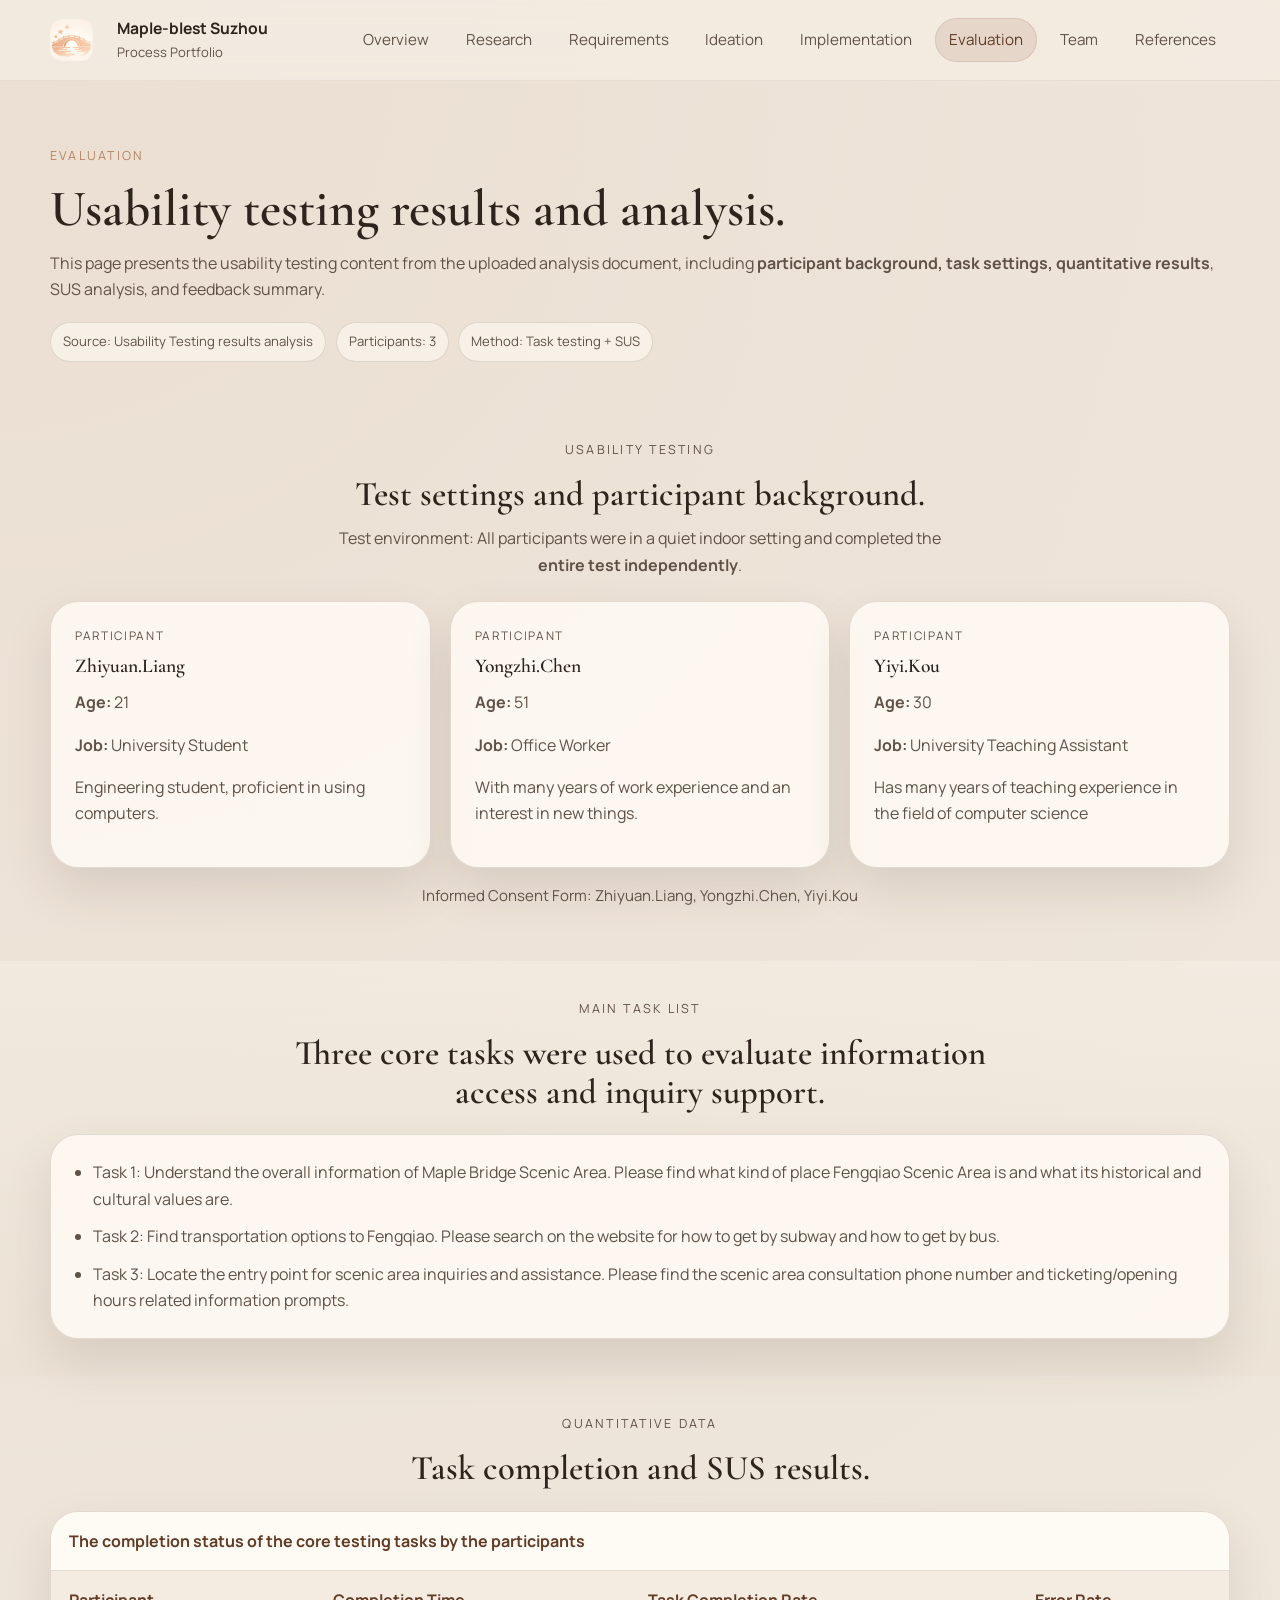
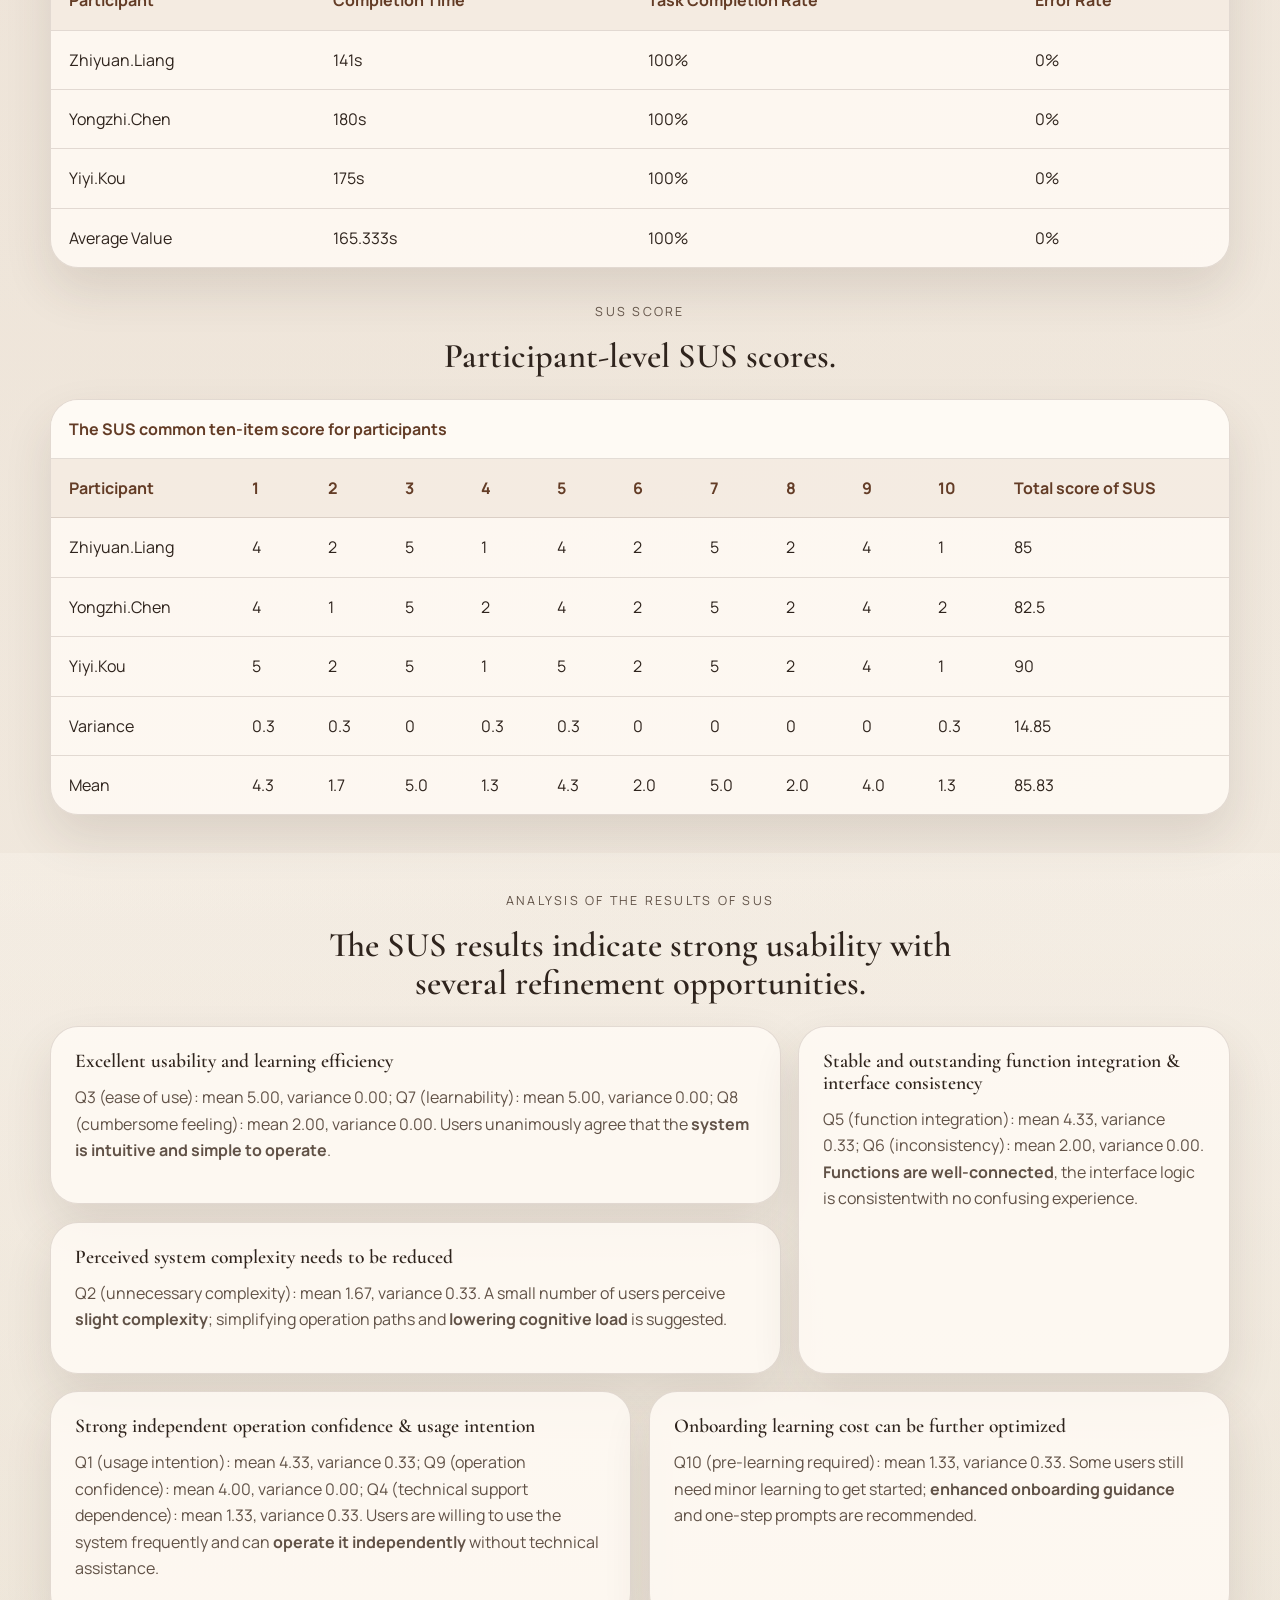
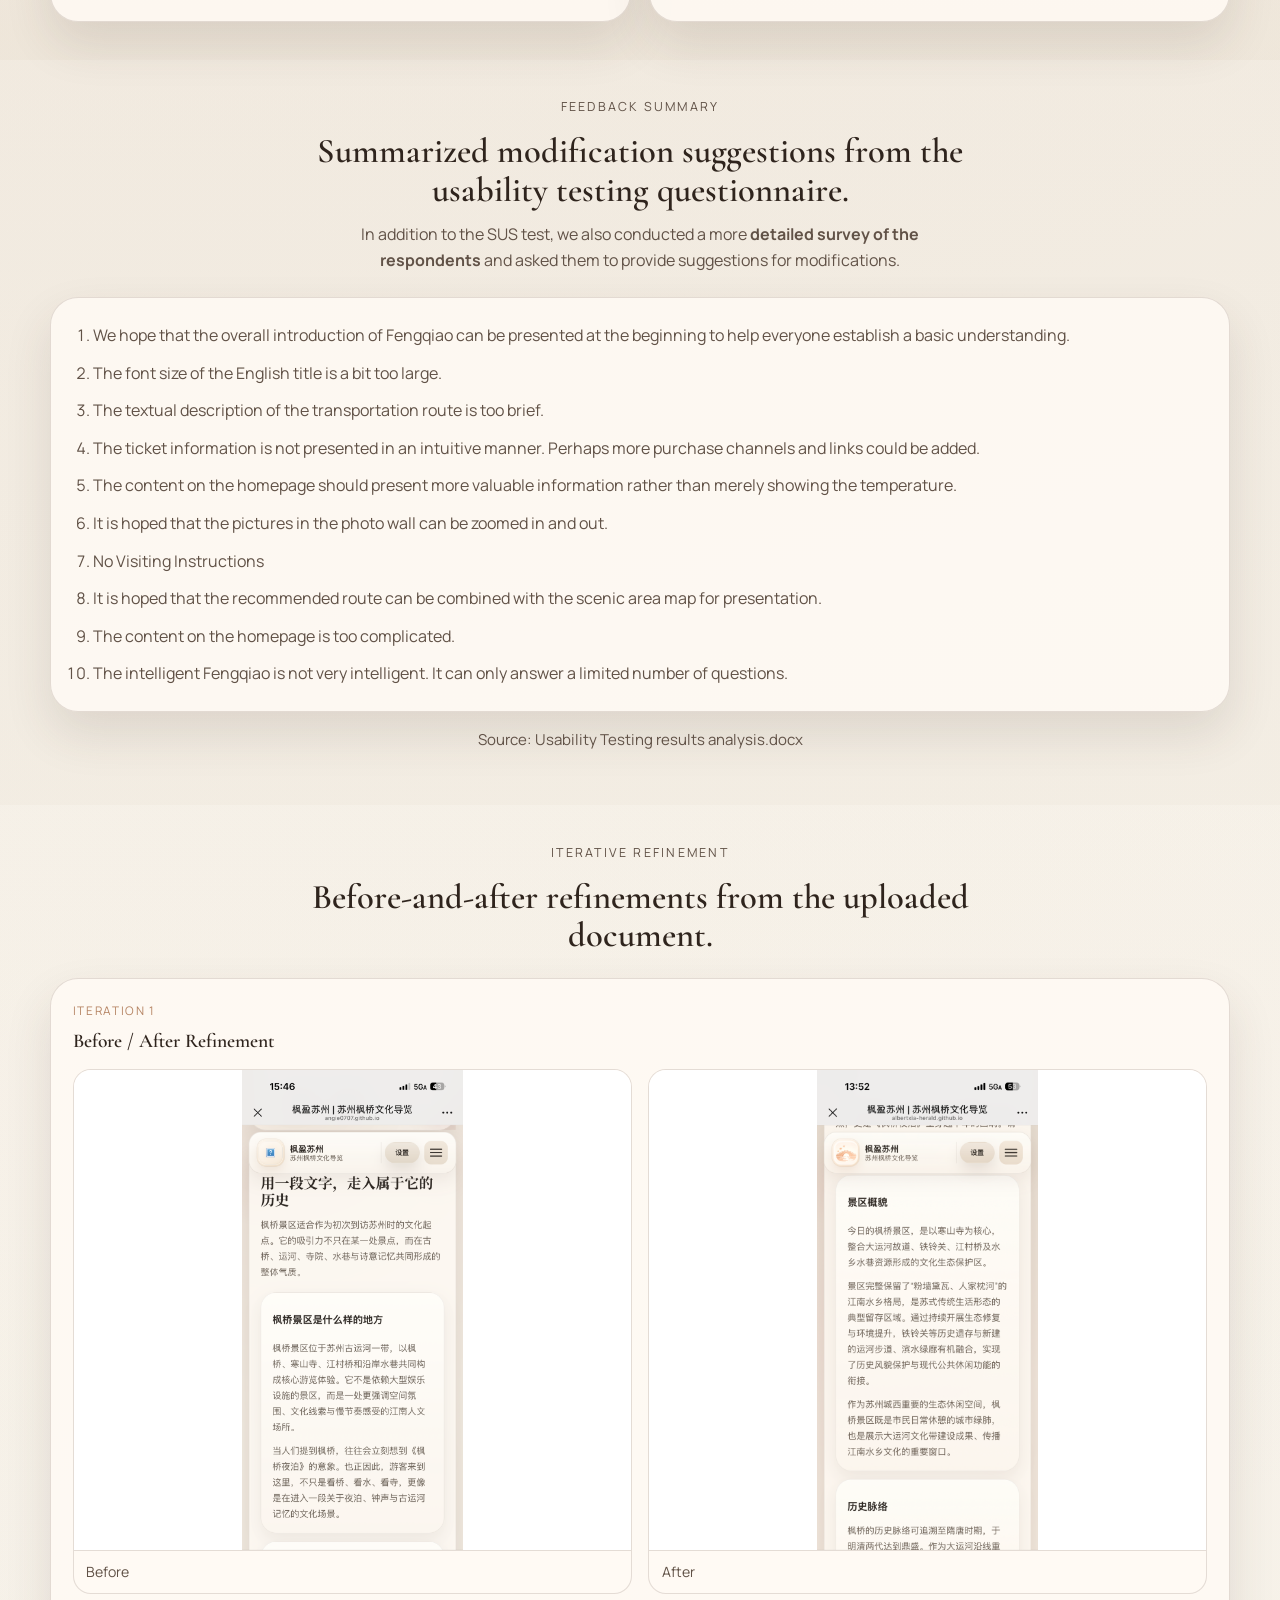
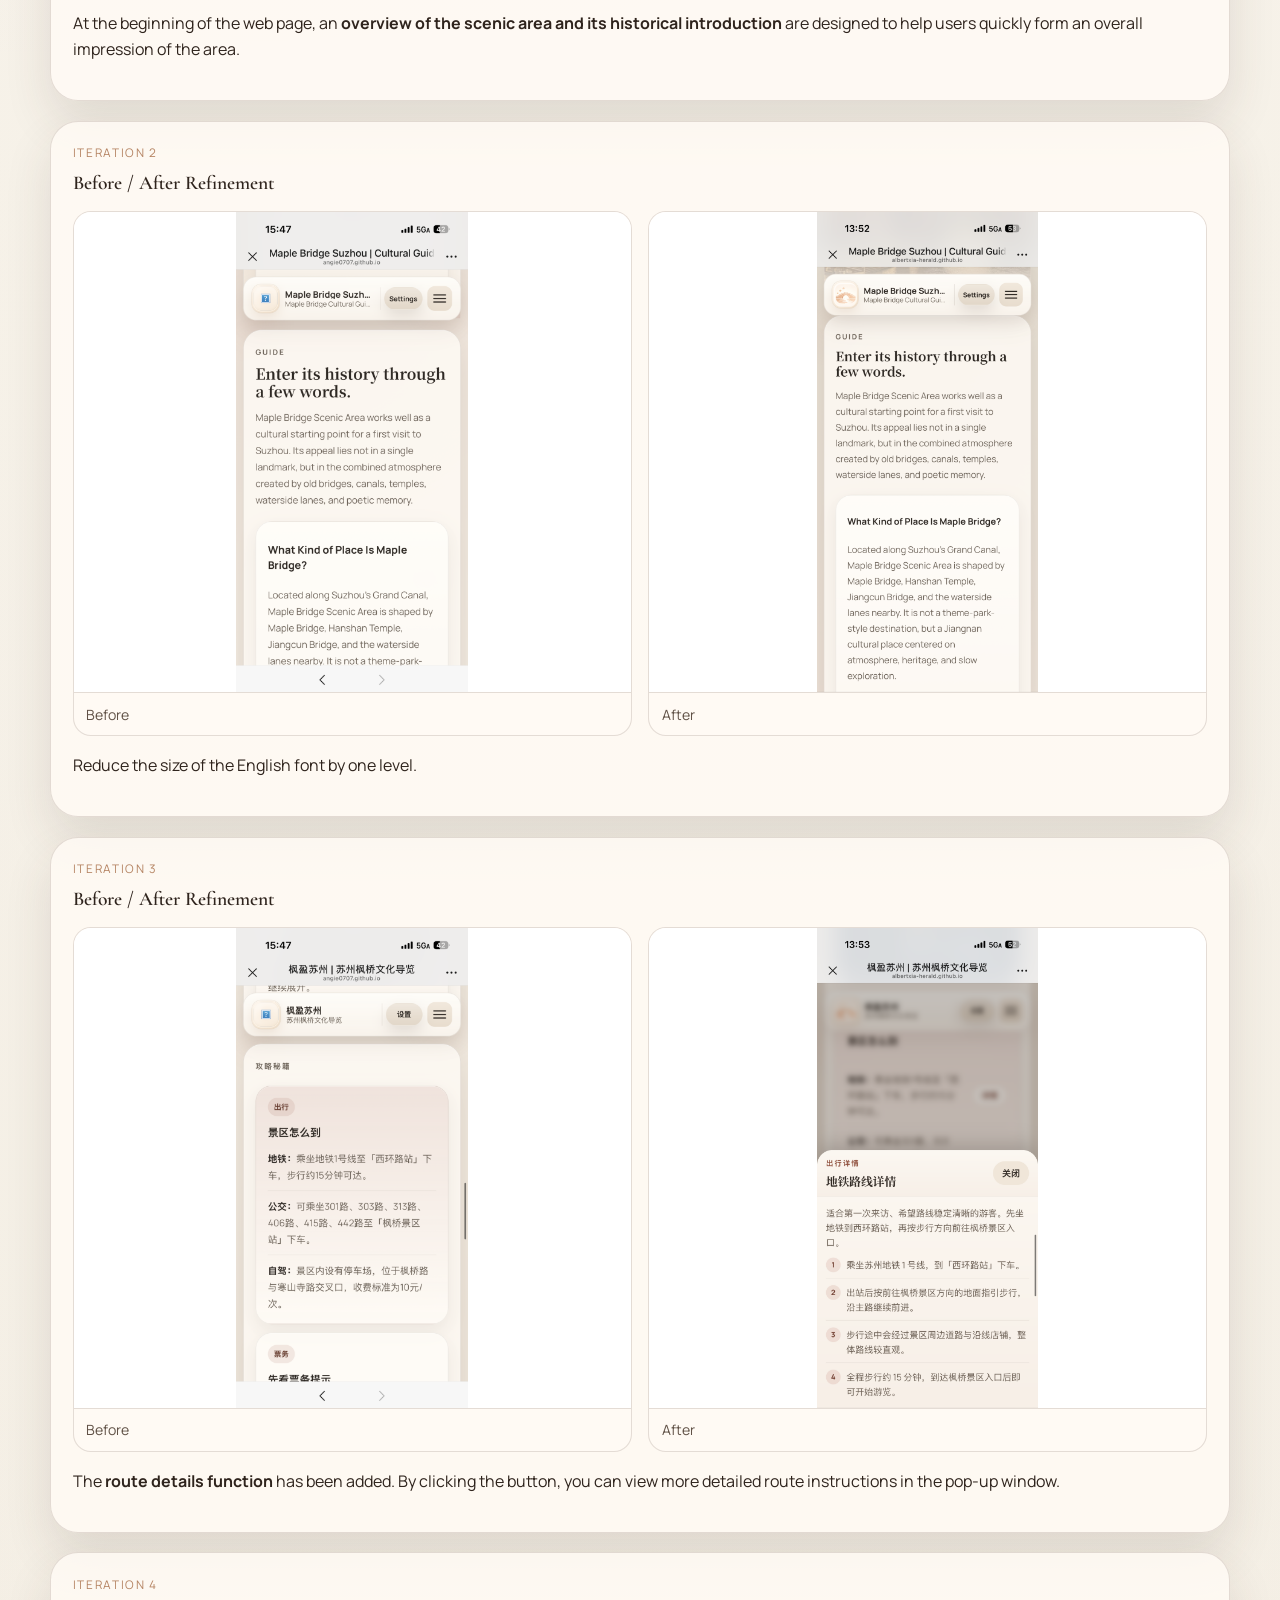
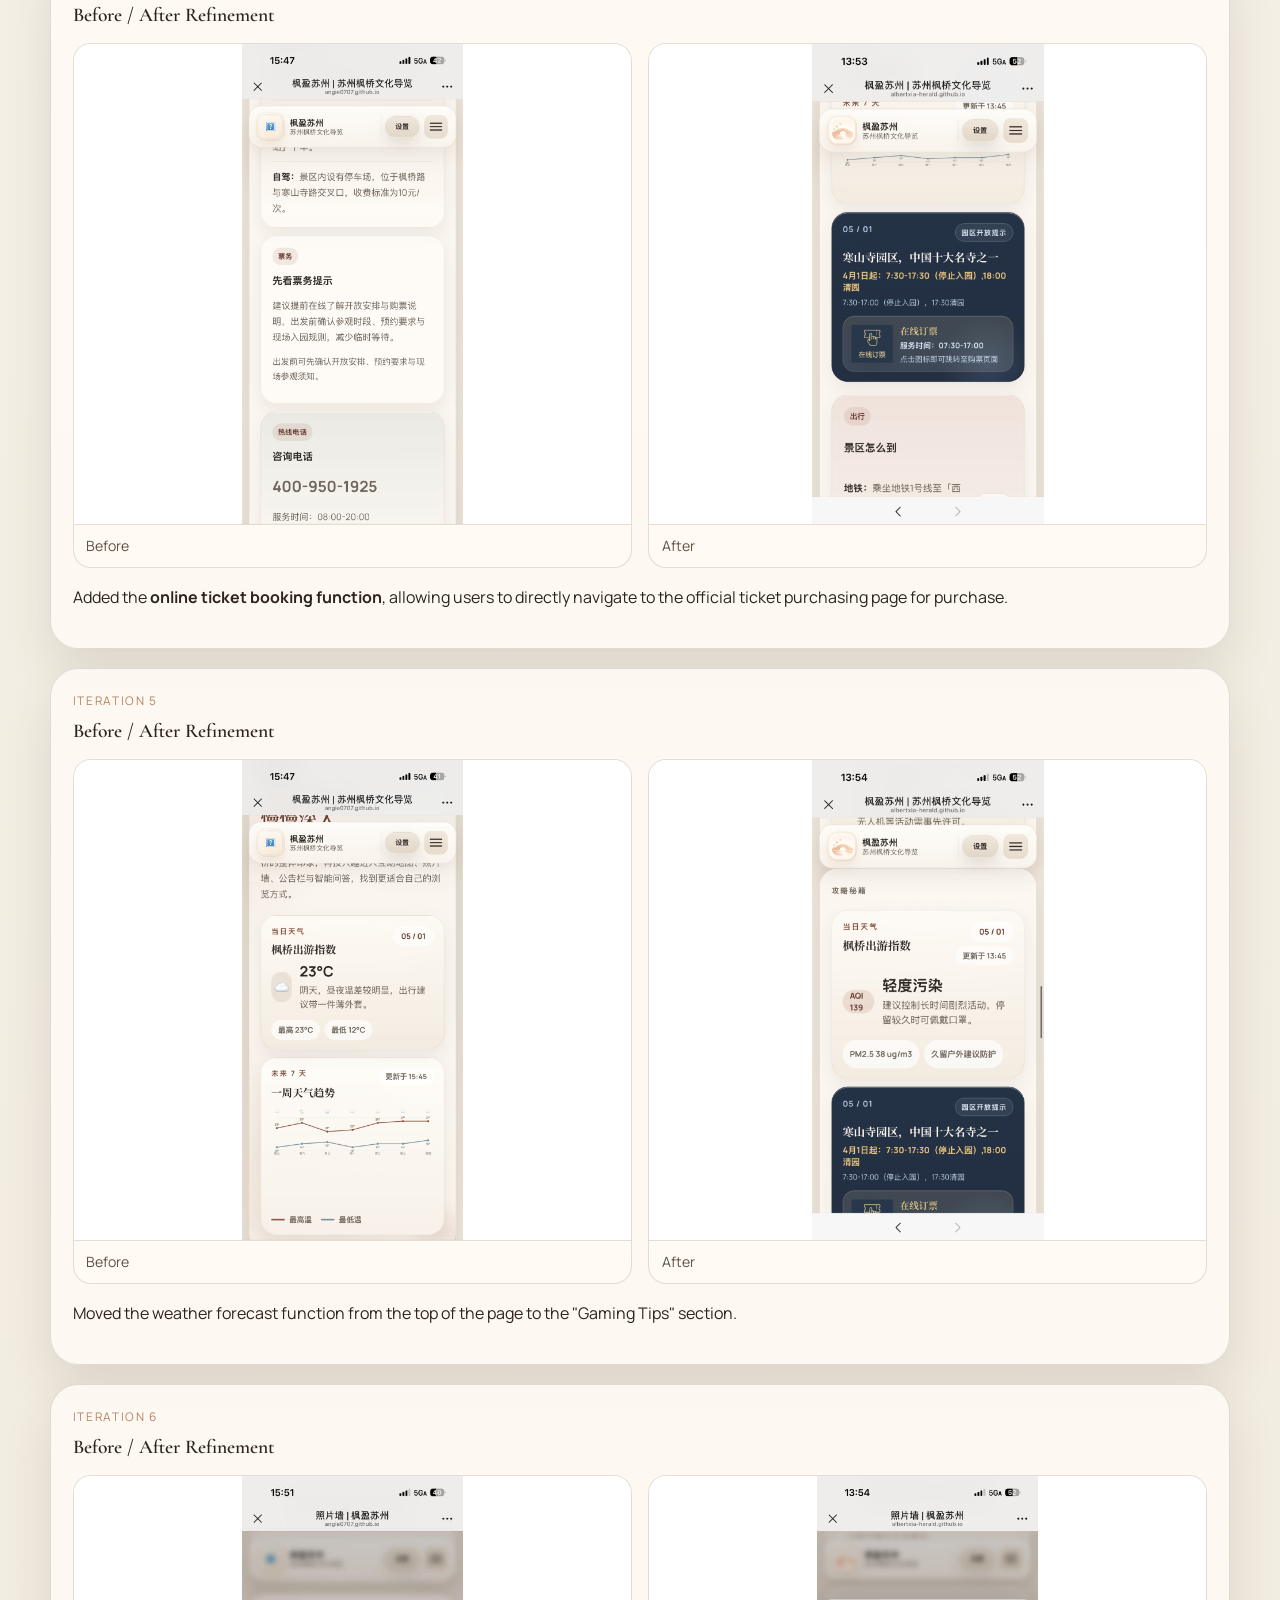
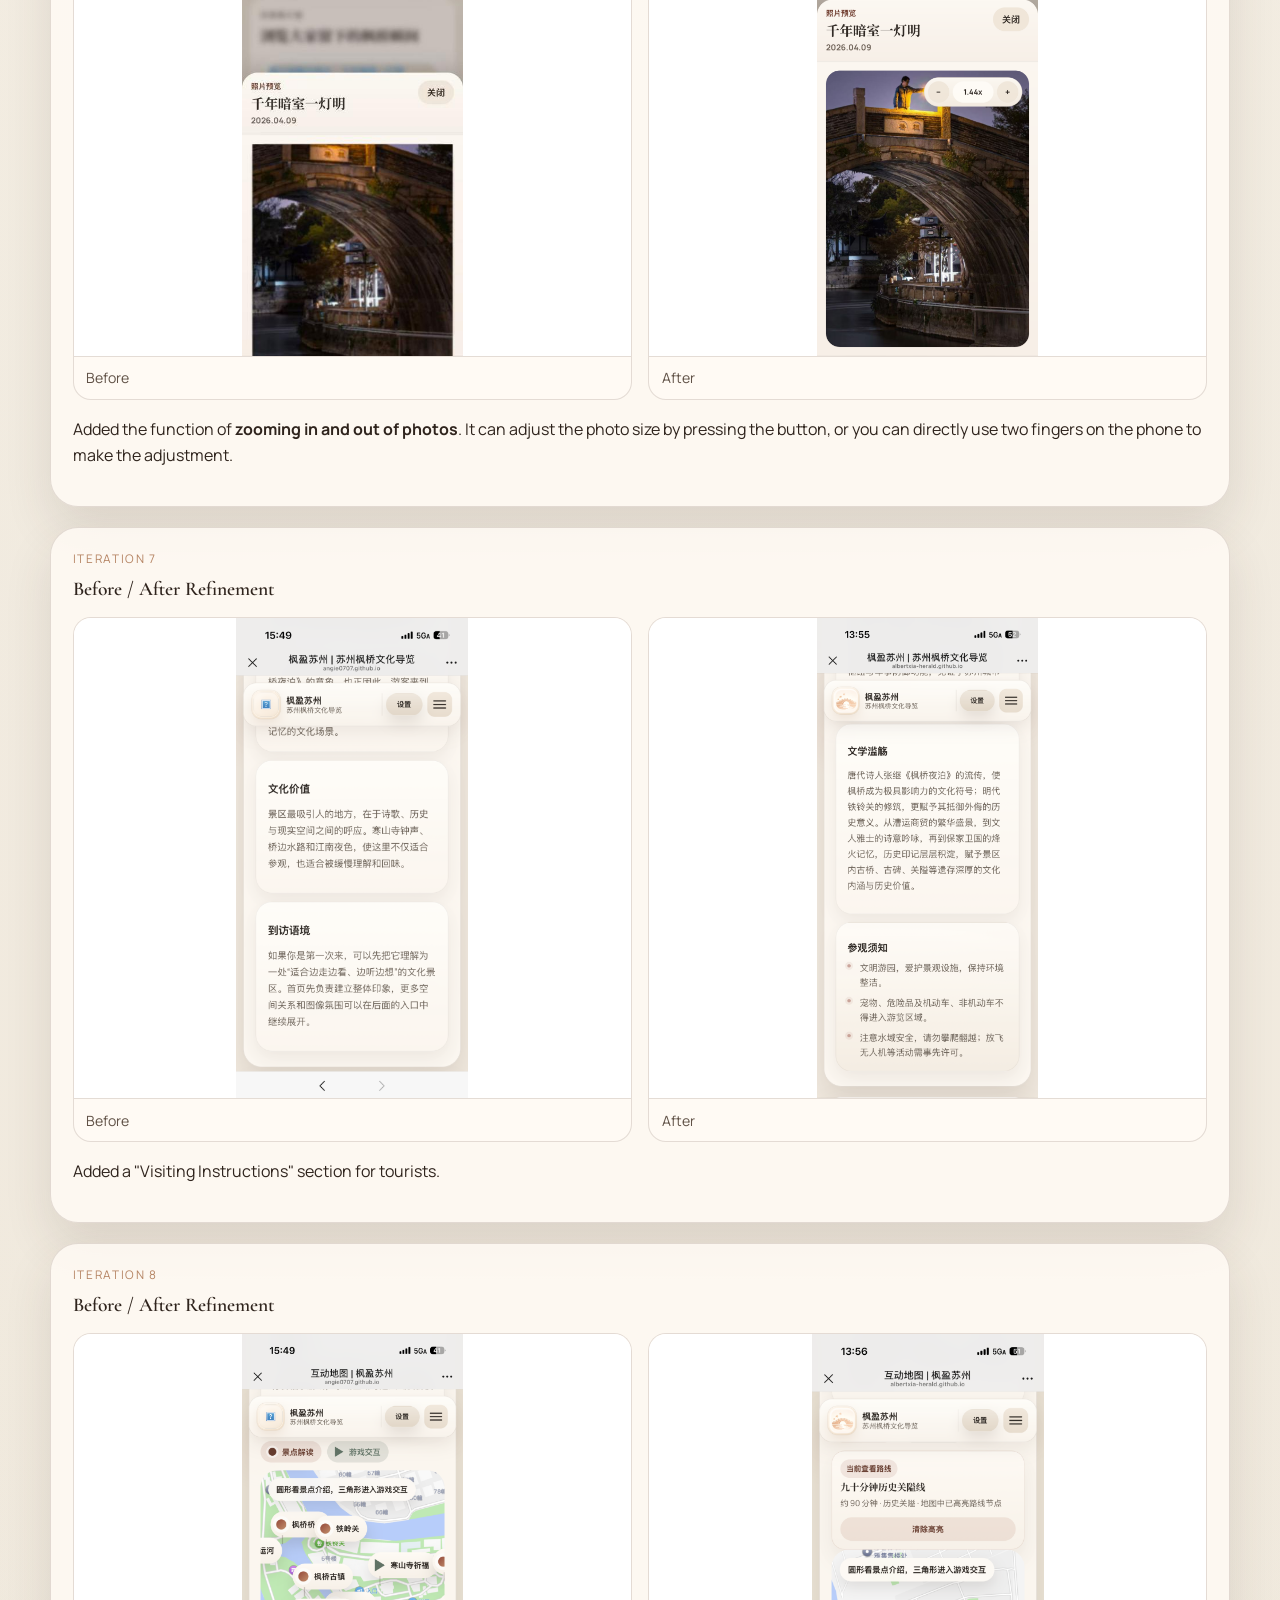
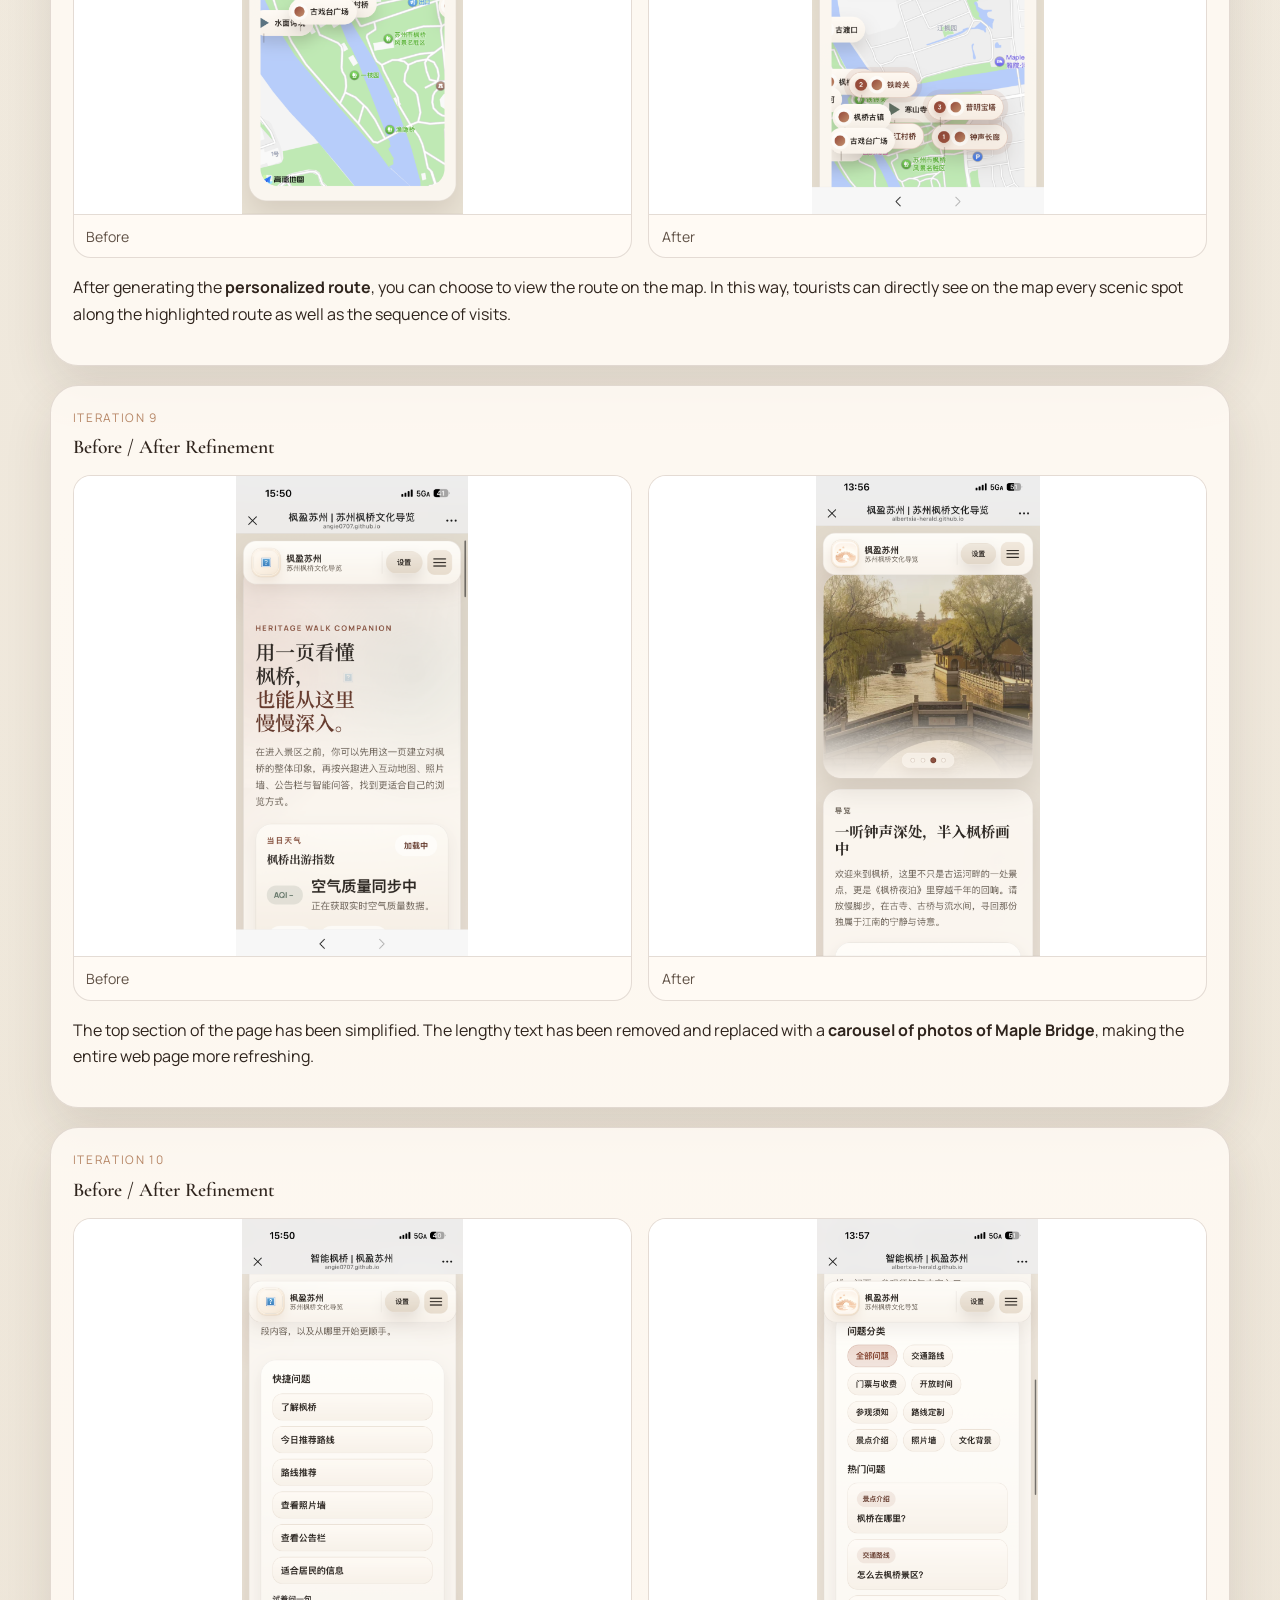
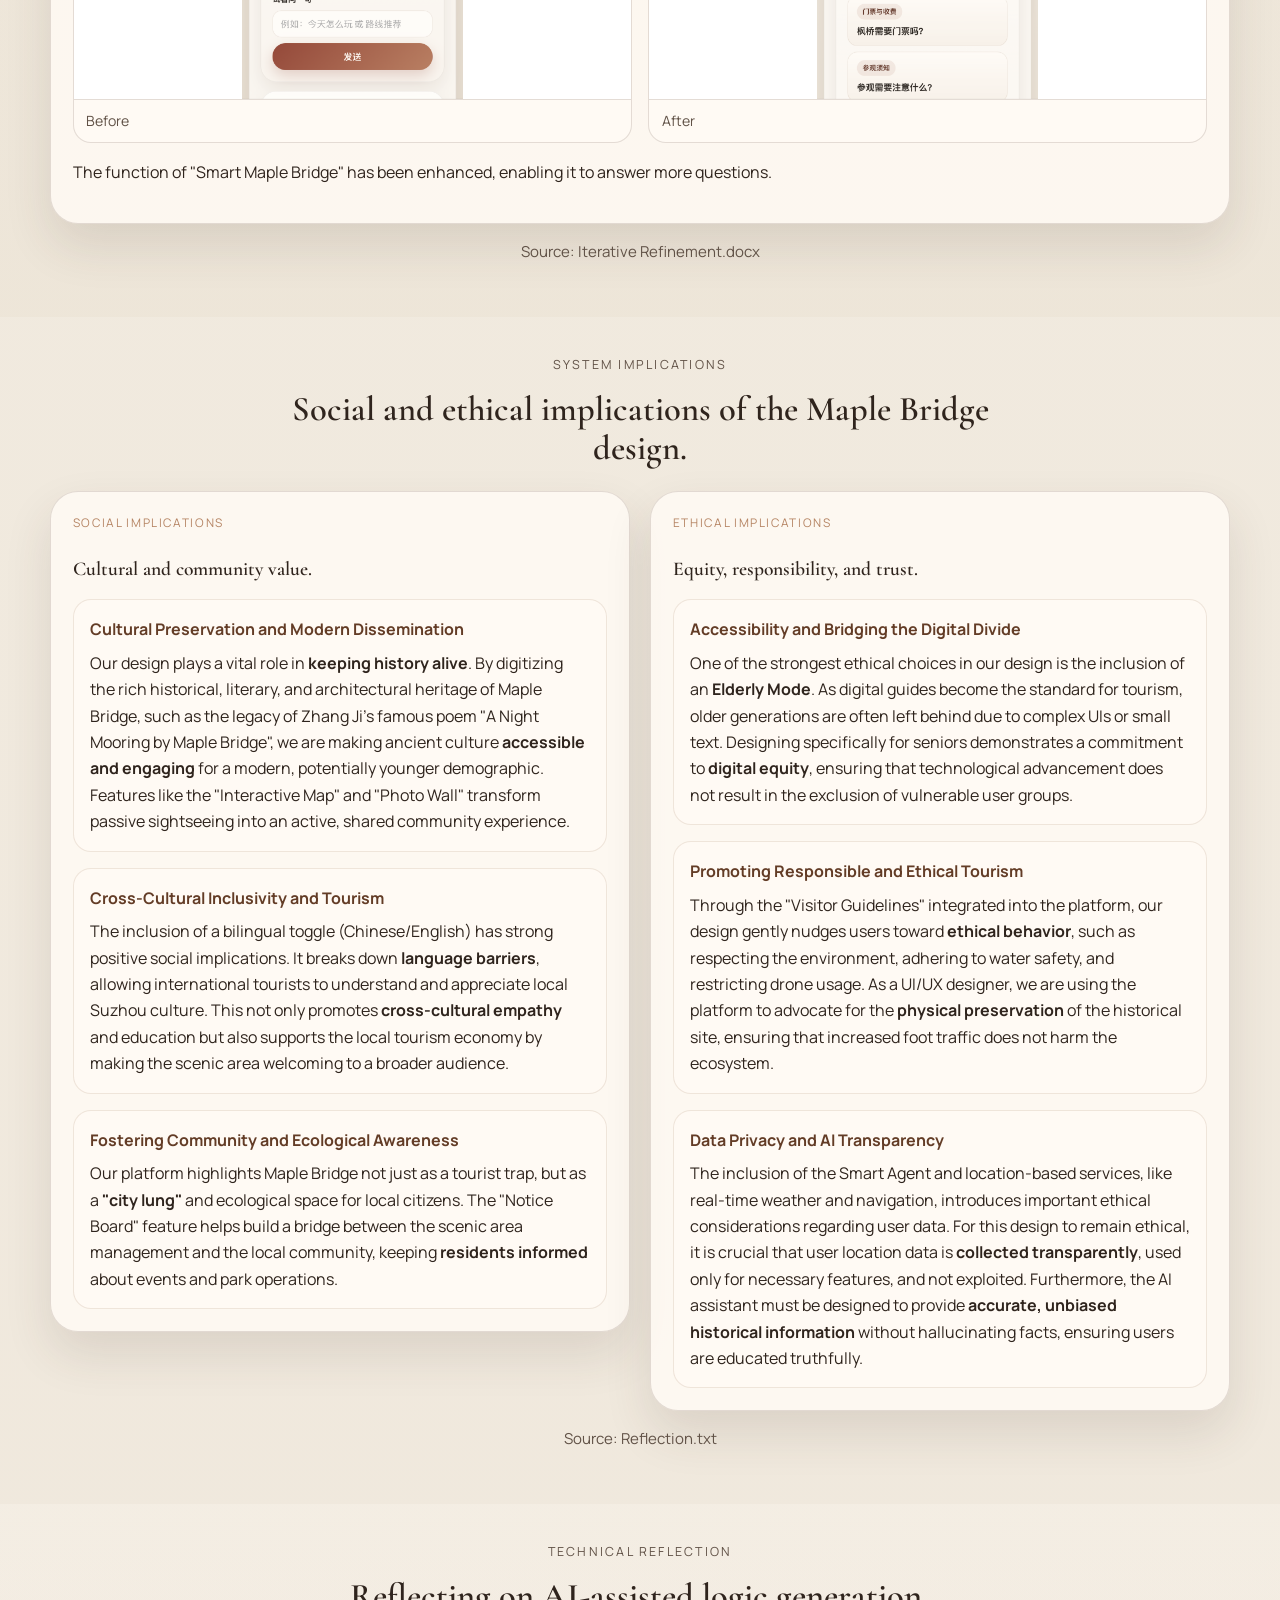
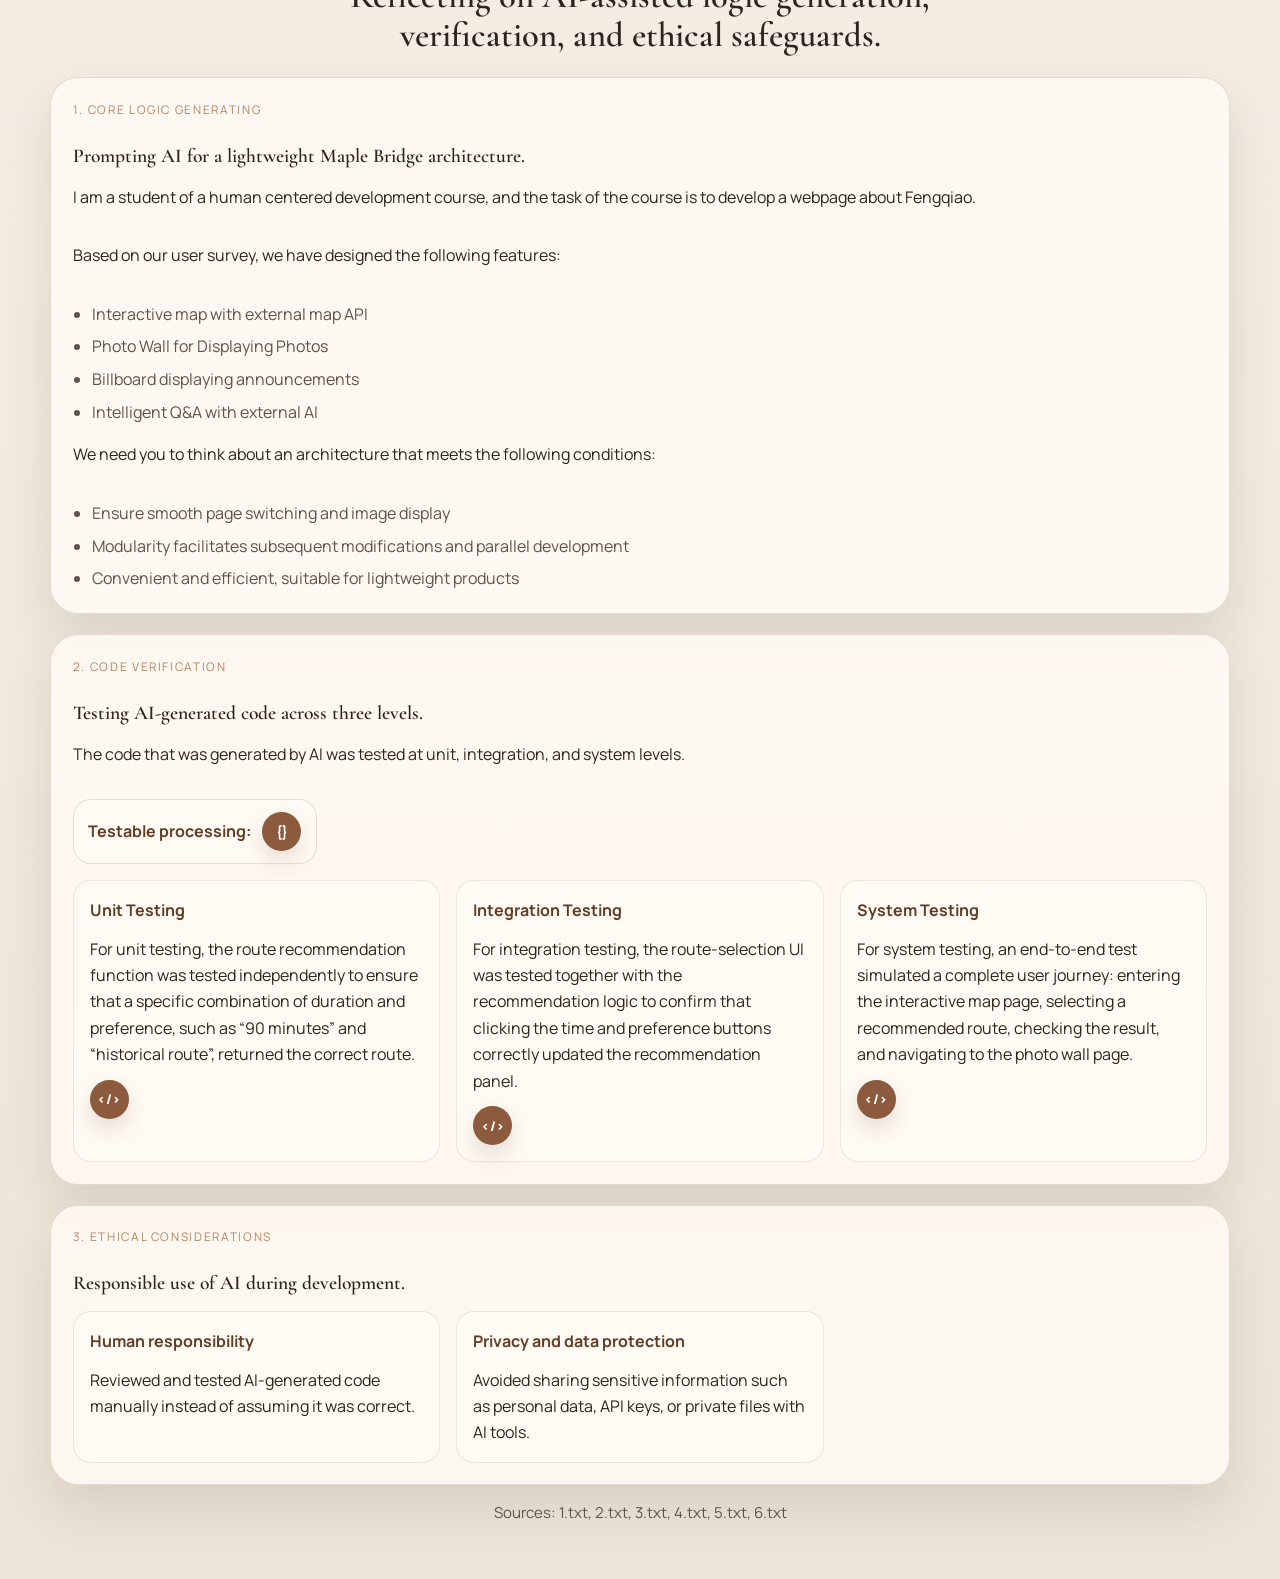
==== evaluation.html @ 508eda53 "fix: move all files to root directory for GitHub Pages" ====
﻿<!DOCTYPE html>

<html lang="en">
<head>
<meta charset="utf-8"/>
<meta content="width=device-width, initial-scale=1.0" name="viewport"/>
<title>Evaluation | Maple Bridge Process Portfolio</title>
<meta content="Usability testing results, SUS analysis, and feedback summary for the Maple Bridge portfolio." name="description"/>
<link href="https://fonts.googleapis.com" rel="preconnect"/>
<link crossorigin="" href="https://fonts.gstatic.com" rel="preconnect"/>
<link href="https://fonts.googleapis.com/css2?family=Cormorant+Garamond:wght@500;600;700&amp;family=Manrope:wght@400;500;600;700&amp;display=swap" rel="stylesheet"/>
<link href="assets/css/site.css" rel="stylesheet"/>
</head>
<body data-page="evaluation">
<div class="site-shell">
<header class="site-header">
<div class="container nav-wrap">
  <a aria-label="Maple-blest Suzhou Process Portfolio home" class="brand" href="index.html">
    <img src="208logo.png" alt="Logo" style="height: 42px; margin-right: 10px;">
    <span class="brand-text"><strong>Maple-blest Suzhou</strong><span>Process Portfolio</span></span>
  </a>
<button aria-controls="site-nav" aria-expanded="false" class="nav-toggle" type="button">Menu</button>
<nav aria-label="Primary" class="site-nav" id="site-nav"><a data-page="index" href="index.html">Overview</a><a data-page="research" href="research.html">Research</a><a data-page="requirements" href="requirements.html">Requirements</a><a data-page="ideation" href="ideation.html">Ideation</a><a data-page="implementation" href="implementation.html">Implementation</a><a data-page="evaluation" href="evaluation.html">Evaluation</a><a data-page="team" href="team.html">Team</a><a data-page="references" href="references.html">References</a></nav>
</div>
</header>
<main>
<section class="page-hero"><div class="container hero-content hero-content-simple"><div class="hero-copy"><p class="eyebrow">Evaluation</p><h1>Usability testing results and analysis.</h1><p class="hero-lead">This page presents the usability testing content from the uploaded analysis document, including <strong>participant background, task settings, quantitative results</strong>, SUS analysis, and feedback summary.</p><div class="hero-meta"><span>Source: Usability Testing results analysis</span><span>Participants: 3</span><span>Method: Task testing + SUS</span></div></div></div></section>
<section class="section"><div class="container"><div class="section-heading"><p class="eyebrow">Usability Testing</p><h2>Test settings and participant background.</h2><p>Test environment: All participants were in a quiet indoor setting and completed the <strong>entire test independently</strong>.</p></div><div class="card-grid card-grid-three"><article class="content-card"><p class="card-kicker">Participant</p><h3>Zhiyuan.Liang</h3><p><strong>Age:</strong> 21</p><p><strong>Job:</strong> University Student</p><p>Engineering student, proficient in using computers.</p></article><article class="content-card"><p class="card-kicker">Participant</p><h3>Yongzhi.Chen</h3><p><strong>Age:</strong> 51</p><p><strong>Job:</strong> Office Worker</p><p>With many years of work experience and an interest in new things.</p></article><article class="content-card"><p class="card-kicker">Participant</p><h3>Yiyi.Kou</h3><p><strong>Age:</strong> 30</p><p><strong>Job:</strong> University Teaching Assistant</p><p>Has many years of teaching experience in the field of computer science</p></article></div><p class="source-note centered-note">Informed Consent Form: Zhiyuan.Liang, Yongzhi.Chen, Yiyi.Kou</p></div></section>
<section class="section section-alt"><div class="container"><div class="section-heading"><p class="eyebrow">Main Task List</p><h2>Three core tasks were used to evaluate information access and inquiry support.</h2></div><article class="requirement-list-card"><ul class="requirement-list"><li>Task 1: Understand the overall information of Maple Bridge Scenic Area. Please find what kind of place Fengqiao Scenic Area is and what its historical and cultural values are.</li><li>Task 2: Find transportation options to Fengqiao. Please search on the website for how to get by subway and how to get by bus.</li><li>Task 3: Locate the entry point for scenic area inquiries and assistance. Please find the scenic area consultation phone number and ticketing/opening hours related information prompts.</li></ul></article></div></section>
<section class="section"><div class="container"><div class="section-heading"><p class="eyebrow">Quantitative Data</p><h2>Task completion and SUS results.</h2></div><div class="comparison-table-wrap"><table class="comparison-table evaluation-table"><caption>The completion status of the core testing tasks by the participants</caption><thead><tr><th>Participant</th><th>Completion Time</th><th>Task Completion Rate</th><th>Error Rate</th></tr></thead><tbody><tr><td>Zhiyuan.Liang</td><td>141s</td><td>100%</td><td>0%</td></tr><tr><td>Yongzhi.Chen</td><td>180s</td><td>100%</td><td>0%</td></tr><tr><td>Yiyi.Kou</td><td>175s</td><td>100%</td><td>0%</td></tr><tr><td>Average Value</td><td>165.333s</td><td>100%</td><td>0%</td></tr></tbody></table></div><div class="section-heading table-section-heading"><p class="eyebrow">SUS Score</p><h2>Participant-level SUS scores.</h2></div><div class="comparison-table-wrap"><table class="comparison-table evaluation-table sus-score-table"><caption>The SUS common ten-item score for participants</caption><thead><tr><th>Participant</th><th>1</th><th>2</th><th>3</th><th>4</th><th>5</th><th>6</th><th>7</th><th>8</th><th>9</th><th>10</th><th>Total score of SUS</th></tr></thead><tbody><tr><td>Zhiyuan.Liang</td><td>4</td><td>2</td><td>5</td><td>1</td><td>4</td><td>2</td><td>5</td><td>2</td><td>4</td><td>1</td><td>85</td></tr><tr><td>Yongzhi.Chen</td><td>4</td><td>1</td><td>5</td><td>2</td><td>4</td><td>2</td><td>5</td><td>2</td><td>4</td><td>2</td><td>82.5</td></tr><tr><td>Yiyi.Kou</td><td>5</td><td>2</td><td>5</td><td>1</td><td>5</td><td>2</td><td>5</td><td>2</td><td>4</td><td>1</td><td>90</td></tr><tr><td>Variance</td><td>0.3</td><td>0.3</td><td>0</td><td>0.3</td><td>0.3</td><td>0</td><td>0</td><td>0</td><td>0</td><td>0.3</td><td>14.85</td></tr><tr><td>Mean</td><td>4.3</td><td>1.7</td><td>5.0</td><td>1.3</td><td>4.3</td><td>2.0</td><td>5.0</td><td>2.0</td><td>4.0</td><td>1.3</td><td>85.83</td></tr></tbody></table></div></div></section>
<section class="section section-alt"><div class="container"><div class="section-heading"><p class="eyebrow">Analysis Of The Results Of SUS</p><h2>The SUS results indicate strong usability with several refinement opportunities.</h2></div><div class="sus-analysis-grid"><div class="sus-analysis-pair"><article class="content-card"><h3>Excellent usability and learning efficiency</h3><p>Q3 (ease of use): mean 5.00, variance 0.00; Q7 (learnability): mean 5.00, variance 0.00; Q8 (cumbersome feeling): mean 2.00, variance 0.00. Users unanimously agree that the <strong>system is intuitive and simple to operate</strong>.</p></article><article class="content-card"><h3>Perceived system complexity needs to be reduced</h3><p>Q2 (unnecessary complexity): mean 1.67, variance 0.33. A small number of users perceive <strong>slight complexity</strong>; simplifying operation paths and <strong>lowering cognitive load</strong> is suggested.</p></article></div><article class="content-card"><h3>Stable and outstanding function integration &amp; interface consistency</h3><p>Q5 (function integration): mean 4.33, variance 0.33; Q6 (inconsistency): mean 2.00, variance 0.00. <strong>Functions are well-connected</strong>, the interface logic is consistentwith no confusing experience.</p></article><article class="content-card"><h3>Strong independent operation confidence &amp; usage intention</h3><p>Q1 (usage intention): mean 4.33, variance 0.33; Q9 (operation confidence): mean 4.00, variance 0.00; Q4 (technical support dependence): mean 1.33, variance 0.33. Users are willing to use the system frequently and can <strong>operate it independently</strong> without technical assistance.</p></article><article class="content-card"><h3>Onboarding learning cost can be further optimized</h3><p>Q10 (pre-learning required): mean 1.33, variance 0.33. Some users still need minor learning to get started; <strong>enhanced onboarding guidance</strong> and one-step prompts are recommended.</p></article></div></div></section>
<section class="section"><div class="container"><div class="section-heading"><p class="eyebrow">Feedback Summary</p><h2>Summarized modification suggestions from the usability testing questionnaire.</h2><p>In addition to the SUS test, we also conducted a more <strong>detailed survey of the respondents</strong> and asked them to provide suggestions for modifications.</p></div><article class="requirement-list-card"><ol class="requirement-list"><li>We hope that the overall introduction of Fengqiao can be presented at the beginning to help everyone establish a basic understanding.</li><li>The font size of the English title is a bit too large.</li><li>The textual description of the transportation route is too brief.</li><li>The ticket information is not presented in an intuitive manner. Perhaps more purchase channels and links could be added.</li><li>The content on the homepage should present more valuable information rather than merely showing the temperature.</li><li>It is hoped that the pictures in the photo wall can be zoomed in and out.</li><li>No Visiting Instructions</li><li>It is hoped that the recommended route can be combined with the scenic area map for presentation.</li><li>The content on the homepage is too complicated.</li><li>The intelligent Fengqiao is not very intelligent. It can only answer a limited number of questions.</li></ol></article><p class="source-note centered-note">Source: Usability Testing results analysis.docx</p></div></section>
<section class="section section-alt"><div class="container"><div class="section-heading"><p class="eyebrow">Iterative Refinement</p><h2>Before-and-after refinements from the uploaded document.</h2></div><div class="iteration-grid"><article class="iteration-card"><div class="iteration-card-head"><p class="card-kicker">Iteration 1</p><h3>Before / After Refinement</h3></div><div class="iteration-images"><figure><img alt="Iteration 1 before screenshot" loading="lazy" src="assets/images/iterative-refinement/row-01-before-1.png"/><figcaption>Before</figcaption></figure><figure><img alt="Iteration 1 after screenshot" loading="lazy" src="assets/images/iterative-refinement/row-01-after-1.png"/><figcaption>After</figcaption></figure></div><p>At the beginning of the web page, an <strong>overview of the scenic area and its historical introduction</strong> are designed to help users quickly form an overall impression of the area.</p></article><article class="iteration-card"><div class="iteration-card-head"><p class="card-kicker">Iteration 2</p><h3>Before / After Refinement</h3></div><div class="iteration-images"><figure><img alt="Iteration 2 before screenshot" loading="lazy" src="assets/images/iterative-refinement/row-02-before-1.png"/><figcaption>Before</figcaption></figure><figure><img alt="Iteration 2 after screenshot" loading="lazy" src="assets/images/iterative-refinement/row-02-after-1.png"/><figcaption>After</figcaption></figure></div><p>Reduce the size of the English font by one level.</p></article><article class="iteration-card"><div class="iteration-card-head"><p class="card-kicker">Iteration 3</p><h3>Before / After Refinement</h3></div><div class="iteration-images"><figure><img alt="Iteration 3 before screenshot" loading="lazy" src="assets/images/iterative-refinement/row-03-before-1.png"/><figcaption>Before</figcaption></figure><figure><img alt="Iteration 3 after screenshot" loading="lazy" src="assets/images/iterative-refinement/row-03-after-1.png"/><figcaption>After</figcaption></figure></div><p>The <strong>route details function</strong> has been added. By clicking the button, you can view more detailed route instructions in the pop-up window.</p></article><article class="iteration-card"><div class="iteration-card-head"><p class="card-kicker">Iteration 4</p><h3>Before / After Refinement</h3></div><div class="iteration-images"><figure><img alt="Iteration 4 before screenshot" loading="lazy" src="assets/images/iterative-refinement/row-04-before-1.png"/><figcaption>Before</figcaption></figure><figure><img alt="Iteration 4 after screenshot" loading="lazy" src="assets/images/iterative-refinement/row-04-after-1.png"/><figcaption>After</figcaption></figure></div><p>Added the <strong>online ticket booking function</strong>, allowing users to directly navigate to the official ticket purchasing page for purchase.</p></article><article class="iteration-card"><div class="iteration-card-head"><p class="card-kicker">Iteration 5</p><h3>Before / After Refinement</h3></div><div class="iteration-images"><figure><img alt="Iteration 5 before screenshot" loading="lazy" src="assets/images/iterative-refinement/row-05-before-1.png"/><figcaption>Before</figcaption></figure><figure><img alt="Iteration 5 after screenshot" loading="lazy" src="assets/images/iterative-refinement/row-05-after-1.png"/><figcaption>After</figcaption></figure></div><p>Moved the weather forecast function from the top of the page to the "Gaming Tips" section.</p></article><article class="iteration-card"><div class="iteration-card-head"><p class="card-kicker">Iteration 6</p><h3>Before / After Refinement</h3></div><div class="iteration-images"><figure><img alt="Iteration 6 before screenshot" loading="lazy" src="assets/images/iterative-refinement/row-06-before-1.jpg"/><figcaption>Before</figcaption></figure><figure><img alt="Iteration 6 after screenshot" loading="lazy" src="assets/images/iterative-refinement/row-06-after-1.png"/><figcaption>After</figcaption></figure></div><p>Added the function of <strong>zooming in and out of photos</strong>. It can adjust the photo size by pressing the button, or you can directly use two fingers on the phone to make the adjustment.</p></article><article class="iteration-card"><div class="iteration-card-head"><p class="card-kicker">Iteration 7</p><h3>Before / After Refinement</h3></div><div class="iteration-images"><figure><img alt="Iteration 7 before screenshot" loading="lazy" src="assets/images/iterative-refinement/row-07-before-1.png"/><figcaption>Before</figcaption></figure><figure><img alt="Iteration 7 after screenshot" loading="lazy" src="assets/images/iterative-refinement/row-07-after-1.png"/><figcaption>After</figcaption></figure></div><p>Added a "Visiting Instructions" section for tourists.</p></article><article class="iteration-card"><div class="iteration-card-head"><p class="card-kicker">Iteration 8</p><h3>Before / After Refinement</h3></div><div class="iteration-images"><figure><img alt="Iteration 8 before screenshot" loading="lazy" src="assets/images/iterative-refinement/row-08-before-1.png"/><figcaption>Before</figcaption></figure><figure><img alt="Iteration 8 after screenshot" loading="lazy" src="assets/images/iterative-refinement/row-08-after-1.png"/><figcaption>After</figcaption></figure></div><p>After generating the <strong>personalized route</strong>, you can choose to view the route on the map. In this way, tourists can directly see on the map every scenic spot along the highlighted route as well as the sequence of visits.</p></article><article class="iteration-card"><div class="iteration-card-head"><p class="card-kicker">Iteration 9</p><h3>Before / After Refinement</h3></div><div class="iteration-images"><figure><img alt="Iteration 9 before screenshot" loading="lazy" src="assets/images/iterative-refinement/row-09-before-1.png"/><figcaption>Before</figcaption></figure><figure><img alt="Iteration 9 after screenshot" loading="lazy" src="assets/images/iterative-refinement/row-09-after-1.png"/><figcaption>After</figcaption></figure></div><p>The top section of the page has been simplified. The lengthy text has been removed and replaced with a <strong>carousel of photos of Maple Bridge</strong>, making the entire web page more refreshing.</p></article><article class="iteration-card"><div class="iteration-card-head"><p class="card-kicker">Iteration 10</p><h3>Before / After Refinement</h3></div><div class="iteration-images"><figure><img alt="Iteration 10 before screenshot" loading="lazy" src="assets/images/iterative-refinement/row-10-before-1.png"/><figcaption>Before</figcaption></figure><figure><img alt="Iteration 10 after screenshot" loading="lazy" src="assets/images/iterative-refinement/row-10-after-1.png"/><figcaption>After</figcaption></figure></div><p>The function of "Smart Maple Bridge" has been enhanced, enabling it to answer more questions.</p></article></div><p class="source-note centered-note">Source: Iterative Refinement.docx</p></div></section>
<section class="section"><div class="container"><div class="section-heading"><p class="eyebrow">System Implications</p><h2>Social and ethical implications of the Maple Bridge design.</h2></div><div class="reflection-grid"><article class="reflection-group"><p class="card-kicker">Social Implications</p><h3>Cultural and community value.</h3><div class="reflection-point"><h4>Cultural Preservation and Modern Dissemination</h4><p>Our design plays a vital role in <strong>keeping history alive</strong>. By digitizing the rich historical, literary, and architectural heritage of Maple Bridge, such as the legacy of Zhang Ji's famous poem "A Night Mooring by Maple Bridge", we are making ancient culture <strong>accessible and engaging</strong> for a modern, potentially younger demographic. Features like the "Interactive Map" and "Photo Wall" transform passive sightseeing into an active, shared community experience.</p></div><div class="reflection-point"><h4>Cross-Cultural Inclusivity and Tourism</h4><p>The inclusion of a bilingual toggle (Chinese/English) has strong positive social implications. It breaks down <strong>language barriers</strong>, allowing international tourists to understand and appreciate local Suzhou culture. This not only promotes <strong>cross-cultural empathy</strong> and education but also supports the local tourism economy by making the scenic area welcoming to a broader audience.</p></div><div class="reflection-point"><h4>Fostering Community and Ecological Awareness</h4><p>Our platform highlights Maple Bridge not just as a tourist trap, but as a <strong>"city lung"</strong> and ecological space for local citizens. The "Notice Board" feature helps build a bridge between the scenic area management and the local community, keeping <strong>residents informed</strong> about events and park operations.</p></div></article><article class="reflection-group"><p class="card-kicker">Ethical Implications</p><h3>Equity, responsibility, and trust.</h3><div class="reflection-point"><h4>Accessibility and Bridging the Digital Divide</h4><p>One of the strongest ethical choices in our design is the inclusion of an <strong>Elderly Mode</strong>. As digital guides become the standard for tourism, older generations are often left behind due to complex UIs or small text. Designing specifically for seniors demonstrates a commitment to <strong>digital equity</strong>, ensuring that technological advancement does not result in the exclusion of vulnerable user groups.</p></div><div class="reflection-point"><h4>Promoting Responsible and Ethical Tourism</h4><p>Through the "Visitor Guidelines" integrated into the platform, our design gently nudges users toward <strong>ethical behavior</strong>, such as respecting the environment, adhering to water safety, and restricting drone usage. As a UI/UX designer, we are using the platform to advocate for the <strong>physical preservation</strong> of the historical site, ensuring that increased foot traffic does not harm the ecosystem.</p></div><div class="reflection-point"><h4>Data Privacy and AI Transparency</h4><p>The inclusion of the Smart Agent and location-based services, like real-time weather and navigation, introduces important ethical considerations regarding user data. For this design to remain ethical, it is crucial that user location data is <strong>collected transparently</strong>, used only for necessary features, and not exploited. Furthermore, the AI assistant must be designed to provide <strong>accurate, unbiased historical information</strong> without hallucinating facts, ensuring users are educated truthfully.</p></div></article></div><p class="source-note centered-note">Source: Reflection.txt</p></div></section>

<section class="section section-alt"><div class="container"><div class="section-heading"><p class="eyebrow">Technical Reflection</p><h2>Reflecting on AI-assisted logic generation, verification, and ethical safeguards.</h2></div><div class="technical-reflection-grid"><article class="technical-reflection-card"><p class="card-kicker">1. Core Logic Generating</p><h3>Prompting AI for a lightweight Maple Bridge architecture.</h3><p>I am a student of a human centered development course, and the task of the course is to develop a webpage about Fengqiao.</p><p>Based on our user survey, we have designed the following features:</p><ul><li>Interactive map with external map API</li><li>Photo Wall for Displaying Photos</li><li>Billboard displaying announcements</li><li>Intelligent Q&amp;A with external AI</li></ul><p>We need you to think about an architecture that meets the following conditions:</p><ul><li>Ensure smooth page switching and image display</li><li>Modularity facilitates subsequent modifications and parallel development</li><li>Convenient and efficient, suitable for lightweight products</li></ul></article><article class="technical-reflection-card"><p class="card-kicker">2. Code Verification</p><h3>Testing AI-generated code across three levels.</h3><p>The code that was generated by AI was tested at unit, integration, and system levels.</p><div class="technical-process-row"><span>Testable processing:</span><button class="evidence-icon-button" type="button" data-text-modal-target="technical-process-evidence" aria-label="Open testable processing evidence">{}</button></div><div class="testing-grid"><article class="testing-card"><h4>Unit Testing</h4><p>For unit testing, the route recommendation function was tested independently to ensure that a specific combination of duration and preference, such as “90 minutes” and “historical route”, returned the correct route.</p><button class="evidence-icon-button" type="button" data-text-modal-target="unit-testing-evidence" aria-label="Open unit testing evidence">&lt;/&gt;</button></article><article class="testing-card"><h4>Integration Testing</h4><p>For integration testing, the route-selection UI was tested together with the recommendation logic to confirm that clicking the time and preference buttons correctly updated the recommendation panel.</p><button class="evidence-icon-button" type="button" data-text-modal-target="integration-testing-evidence" aria-label="Open integration testing evidence">&lt;/&gt;</button></article><article class="testing-card"><h4>System Testing</h4><p>For system testing, an end-to-end test simulated a complete user journey: entering the interactive map page, selecting a recommended route, checking the result, and navigating to the photo wall page.</p><button class="evidence-icon-button" type="button" data-text-modal-target="system-testing-evidence" aria-label="Open system testing evidence">&lt;/&gt;</button></article></div></article><article class="technical-reflection-card"><p class="card-kicker">3. Ethical Considerations</p><h3>Responsible use of AI during development.</h3><div class="testing-grid"><article class="testing-card"><h4>Human responsibility</h4><p>Reviewed and tested AI-generated code manually instead of assuming it was correct.</p></article><article class="testing-card"><h4>Privacy and data protection</h4><p>Avoided sharing sensitive information such as personal data,  API keys, or private files with AI tools.</p></article></div></article></div><p class="source-note centered-note">Sources: 1.txt, 2.txt, 3.txt, 4.txt, 5.txt, 6.txt</p><template id="technical-process-evidence"><h3>Testable Processing Evidence</h3><div class="technical-evidence-gallery"><figure><img alt="Exported testable functions on the window object" src="assets/images/technical-reflection/testable-window-api.png"/><figcaption>Expose route recommendation logic for automated tests.</figcaption></figure><figure><img alt="Testing dependencies installation commands" src="assets/images/technical-reflection/testable-install-commands.png"/><figcaption>Install Jest, jsdom, and Playwright for verification.</figcaption></figure><figure><img alt="Package scripts for unit, integration, and system tests" src="assets/images/technical-reflection/testable-package-scripts.png"/><figcaption>Configure separate scripts for unit, integration, and system testing.</figcaption></figure></div></template><template id="unit-testing-evidence"><h3>Unit Testing Evidence</h3><pre class="code-evidence-block"><code>beforeEach(() =&gt; {
  document.body.innerHTML = `
    &lt;div id=&quot;amap-container&quot;&gt;&lt;/div&gt;
    &lt;div class=&quot;map-surface&quot;&gt;&lt;/div&gt;
    &lt;div data-map-status&gt;&lt;/div&gt;
    &lt;div data-map-loading&gt;&lt;/div&gt;
    &lt;div data-map-fallback&gt;&lt;/div&gt;

    &lt;section id=&quot;route-recommend-panel&quot;&gt;&lt;/section&gt;
    &lt;div id=&quot;route-time-options&quot;&gt;&lt;/div&gt;
    &lt;div id=&quot;route-preference-options&quot;&gt;&lt;/div&gt;
    &lt;article id=&quot;route-result-inline&quot;&gt;&lt;/article&gt;

    &lt;div id=&quot;route-modal&quot;&gt;&lt;/div&gt;
    &lt;div id=&quot;route-modal-body&quot;&gt;&lt;/div&gt;
    &lt;button id=&quot;route-modal-close&quot;&gt;&lt;/button&gt;

    &lt;div id=&quot;map-modal&quot;&gt;&lt;/div&gt;
    &lt;div id=&quot;map-modal-body&quot;&gt;&lt;/div&gt;
    &lt;button id=&quot;map-modal-close&quot;&gt;&lt;/button&gt;
    &lt;div id=&quot;map-modal-kicker&quot;&gt;&lt;/div&gt;

    &lt;section id=&quot;map-explorer&quot;&gt;&lt;/section&gt;
    &lt;div data-route-active hidden&gt;&lt;/div&gt;
    &lt;span data-route-active-kicker&gt;&lt;/span&gt;
    &lt;strong data-route-active-title&gt;&lt;/strong&gt;
    &lt;p data-route-active-meta&gt;&lt;/p&gt;
    &lt;button data-route-active-clear&gt;&lt;/button&gt;
  `;

  window.MAPLE_BRIDGE_I18N = {
    getLanguage: () =&gt; &quot;zh&quot;,
    text: (value) =&gt; {
      if (typeof value === &quot;string&quot;) return value;
      return value.zh || value.en || &quot;&quot;;
    }
  };

  window.MAPLE_BRIDGE_AMAP_CONFIG = {};
  jest.resetModules();
  require(&quot;../interactive-map.js&quot;);
});

test(&quot;returns the exact 90-minute history route when time and preference match&quot;, () =&gt; {
  const { resolveRecommendedRoute } = window.__MAPLE_BRIDGE_TEST__;

  const route = resolveRecommendedRoute(&quot;90分钟&quot;, &quot;历史关隘&quot;);

  expect(route).toBeDefined();
  expect(route.id).toBe(&quot;route-90-history&quot;);
  expect(route.title).toBe(&quot;九十分钟历史关隘线&quot;);
  expect(route.time).toBe(&quot;90分钟&quot;);
  expect(route.preference).toBe(&quot;历史关隘&quot;);
});</code></pre></template><template id="integration-testing-evidence"><h3>Integration Testing Evidence</h3><pre class="code-evidence-block"><code>beforeEach(() =&gt; {
  document.body.innerHTML = `
    &lt;section id=&quot;route-recommend-panel&quot;&gt;
      &lt;div id=&quot;route-time-options&quot;&gt;&lt;/div&gt;
      &lt;div id=&quot;route-preference-options&quot;&gt;&lt;/div&gt;
      &lt;article id=&quot;route-result-inline&quot; hidden&gt;&lt;/article&gt;
    &lt;/section&gt;

    &lt;div id=&quot;amap-container&quot;&gt;&lt;/div&gt;
    &lt;div class=&quot;map-surface&quot;&gt;&lt;/div&gt;
    &lt;div data-map-status&gt;&lt;/div&gt;
    &lt;div data-map-loading&gt;&lt;/div&gt;
    &lt;div data-map-fallback&gt;&lt;/div&gt;

    &lt;div id=&quot;route-modal&quot; aria-hidden=&quot;true&quot;&gt;&lt;/div&gt;
    &lt;div id=&quot;route-modal-body&quot;&gt;&lt;/div&gt;
    &lt;button id=&quot;route-modal-close&quot;&gt;&lt;/button&gt;

    &lt;div id=&quot;map-modal&quot; aria-hidden=&quot;true&quot;&gt;&lt;/div&gt;
    &lt;div id=&quot;map-modal-body&quot;&gt;&lt;/div&gt;
    &lt;button id=&quot;map-modal-close&quot;&gt;&lt;/button&gt;
    &lt;div id=&quot;map-modal-kicker&quot;&gt;&lt;/div&gt;

    &lt;section id=&quot;map-explorer&quot;&gt;&lt;/section&gt;
    &lt;div data-route-active hidden&gt;&lt;/div&gt;
    &lt;span data-route-active-kicker&gt;&lt;/span&gt;
    &lt;strong data-route-active-title&gt;&lt;/strong&gt;
    &lt;p data-route-active-meta&gt;&lt;/p&gt;
    &lt;button data-route-active-clear&gt;&lt;/button&gt;
  `;

  window.MAPLE_BRIDGE_I18N = {
    getLanguage: () =&gt; &quot;zh&quot;,
    text: (value) =&gt; {
      if (typeof value === &quot;string&quot;) return value;
      return value.zh || value.en || &quot;&quot;;
    }
  };

  window.MAPLE_BRIDGE_AMAP_CONFIG = {};

  jest.resetModules();
  require(&quot;../interactive-map.js&quot;);
});

test(&quot;clicking route filters displays the correct route recommendation&quot;, () =&gt; {
  const timeButton = document.querySelector(&#x27;[data-route-time=&quot;90分钟&quot;]&#x27;);
  const preferenceButton = document.querySelector(&#x27;[data-route-preference=&quot;历史关隘&quot;]&#x27;);
  const result = document.querySelector(&quot;#route-result-inline&quot;);

  expect(timeButton).not.toBeNull();
  expect(preferenceButton).not.toBeNull();

  timeButton.click();
  preferenceButton.click();

  expect(result.hidden).toBe(false);
  expect(result.textContent).toContain(&quot;九十分钟历史关隘线&quot;);
  expect(result.textContent).toContain(&quot;江村桥&quot;);
});</code></pre></template><template id="system-testing-evidence"><h3>System Testing Evidence</h3><pre class="code-evidence-block"><code>const { test, expect } = require(&quot;@playwright/test&quot;);

test(&quot;user can select a route on the interactive map page and then open the photo wall&quot;, async ({ page }) =&gt; {
  // Open the interactive map page
  await page.goto(&quot;http://127.0.0.1:5500/interactive-map.html&quot;);

  // Check that the route recommendation section is visible
  await expect(page.locator(&quot;#route-recommend-panel&quot;)).toBeVisible();

  // Select time and preference
  await page.getByRole(&quot;button&quot;, { name: /90分钟/ }).click();
  await page.getByRole(&quot;button&quot;, { name: /历史关隘/ }).click();

  // Check whether the recommended route is displayed
  await expect(page.locator(&quot;#route-result-inline&quot;)).toBeVisible();
  await expect(page.locator(&quot;#route-result-inline&quot;)).toContainText(&quot;九十分钟历史关隘线&quot;);

  // Navigate to photo wall
  await page.getByRole(&quot;link&quot;, { name: &quot;照片墙&quot; }).click();

  // Check whether photo wall page loads correctly
  await expect(page).toHaveURL(/photo-wall\.html/);
  await expect(page.locator(&quot;#photo-upload-input&quot;)).toBeAttached();
  await expect(page.locator(&quot;#gallery-grid&quot;)).toBeVisible();
});</code></pre></template></div></section>

</main>

</div>
<script src="assets/js/site.js"></script>
</body>
</html>
---- assets/css/site.css ----
:root {
  --bg: #f3eee4;
  --bg-deep: #e8dece;
  --surface: rgba(255, 251, 245, 0.84);
  --surface-strong: rgba(247, 240, 229, 0.94);
  --surface-dark: rgba(68, 52, 42, 0.92);
  --text: #2f241d;
  --text-soft: #615247;
  --text-inverse: #f4ede3;
  --line: rgba(91, 67, 49, 0.16);
  --line-strong: rgba(91, 67, 49, 0.28);
  --accent: #8c5a3c;
  --accent-soft: #b58463;
  --accent-deep: #633c26;
  --shadow: 0 22px 48px rgba(68, 52, 42, 0.12);
  --radius-lg: 28px;
  --radius-md: 18px;
  --radius-sm: 12px;
  --container: 1180px;
  --container-narrow: 840px;
}

*,
*::before,
*::after {
  box-sizing: border-box;
}

html {
  scroll-behavior: smooth;
}

body {
  margin: 0;
  min-width: 320px;
  font-family: "Manrope", sans-serif;
  color: var(--text);
  background:
    radial-gradient(circle at top left, rgba(181, 132, 99, 0.18), transparent 34%),
    linear-gradient(180deg, #f7f3eb 0%, var(--bg) 48%, #efe7db 100%);
  line-height: 1.65;
}

img {
  max-width: 100%;
  display: block;
}

a {
  color: inherit;
  text-decoration: none;
}

p,
ul {
  margin-top: 0;
}

.site-shell {
  min-height: 100vh;
}

.container {
  width: min(var(--container), calc(100% - 2rem));
  margin: 0 auto;
}

.container.narrow,
.narrow {
  width: min(var(--container-narrow), calc(100% - 2rem));
}

.site-header {
  position: sticky;
  top: 0;
  z-index: 20;
  backdrop-filter: blur(14px);
  background: rgba(244, 237, 227, 0.8);
  border-bottom: 1px solid rgba(91, 67, 49, 0.08);
}

.nav-wrap {
  display: flex;
  align-items: center;
  justify-content: space-between;
  gap: 1rem;
  padding: 1rem 0;
}

.brand {
  display: inline-flex;
  align-items: center;
  gap: 0.9rem;
  min-width: 0;
}

.brand-mark {
  display: inline-grid;
  place-items: center;
  width: 2.9rem;
  height: 2.9rem;
  border-radius: 50%;
  background: linear-gradient(135deg, var(--accent-deep), var(--accent-soft));
  color: var(--text-inverse);
  font-weight: 700;
  letter-spacing: 0.08em;
}

.brand-text {
  display: flex;
  flex-direction: column;
  color: var(--text-soft);
  font-size: 0.82rem;
}

.brand-text strong {
  color: var(--text);
  font-size: 0.98rem;
  font-weight: 700;
}

.site-nav {
  display: flex;
  flex-wrap: wrap;
  justify-content: flex-end;
  gap: 0.5rem;
}

.site-nav a {
  padding: 0.6rem 0.9rem;
  border-radius: 999px;
  color: var(--text-soft);
  font-size: 0.95rem;
  transition: background-color 160ms ease, color 160ms ease, transform 160ms ease;
}

.site-nav a:hover,
.site-nav a:focus-visible {
  background: rgba(140, 90, 60, 0.09);
  color: var(--accent-deep);
}

.site-nav a.is-active {
  background: rgba(140, 90, 60, 0.14);
  color: var(--accent-deep);
  box-shadow: inset 0 0 0 1px rgba(140, 90, 60, 0.15);
}

.nav-toggle {
  display: none;
  border: 1px solid var(--line);
  background: rgba(255, 251, 245, 0.78);
  color: var(--text);
  border-radius: 999px;
  padding: 0.7rem 1rem;
  font: inherit;
}

.page-hero {
  position: relative;
  padding: 3.2rem 0 1.4rem;
}

.page-hero-home {
  padding-top: 3rem;
}

.hero-media {
  position: absolute;
  inset: 0;
  background:
    linear-gradient(120deg, rgba(49, 36, 28, 0.82), rgba(49, 36, 28, 0.42)),
    linear-gradient(180deg, rgba(49, 36, 28, 0.12), rgba(243, 238, 228, 0.86)),
    url("../../images/hero-bg.jpg") center/cover no-repeat;
  border-bottom-left-radius: 40px;
  border-bottom-right-radius: 40px;
}

.hero-content {
  position: relative;
  display: grid;
  grid-template-columns: minmax(0, 1.4fr) minmax(280px, 0.8fr);
  gap: 1.5rem;
  align-items: end;
}

.hero-content-simple {
  grid-template-columns: minmax(0, 1fr);
}

.hero-copy {
  position: relative;
  z-index: 1;
  padding: 0.9rem 0 1.15rem;
}

.page-hero-home .hero-copy {
  color: var(--text-inverse);
  padding-top: 3.2rem;
}

.eyebrow {
  margin-bottom: 0.9rem;
  text-transform: uppercase;
  letter-spacing: 0.18em;
  font-size: 0.78rem;
  color: var(--accent-soft);
}

.page-hero-home .eyebrow {
  color: #dcc1a8;
}

h1,
h2,
h3 {
  margin: 0 0 0.7rem;
  font-family: "Cormorant Garamond", serif;
  font-weight: 600;
  line-height: 1.12;
}

h1 {
  font-size: clamp(2.55rem, 4vw, 4.15rem);
  max-width: 760px;
}

h2 {
  font-size: clamp(1.75rem, 2.7vw, 2.55rem);
}

h3 {
  font-size: clamp(1.22rem, 1.45vw, 1.55rem);
}

.hero-lead,
.section-heading p,
.editorial-block p,
.content-card p,
.note-card p,
.checklist-card,
.footer-copy {
  color: var(--text-soft);
}

.page-hero-home .hero-lead {
  color: rgba(244, 237, 227, 0.86);
  max-width: 58ch;
}

.hero-meta {
  display: flex;
  flex-wrap: wrap;
  gap: 0.6rem;
  margin-top: 1.25rem;
}

.hero-meta span {
  border: 1px solid rgba(248, 236, 223, 0.2);
  background: rgba(255, 249, 241, 0.08);
  color: inherit;
  padding: 0.5rem 0.75rem;
  border-radius: 999px;
  font-size: 0.82rem;
}

.page-hero:not(.page-hero-home) .hero-meta span {
  border-color: var(--line);
  background: rgba(255, 251, 245, 0.58);
  color: var(--text-soft);
}

.hero-panel,
.content-card,
.note-card,
.checklist-card,
.editorial-block,
.profile-card {
  border: 1px solid var(--line);
  border-radius: var(--radius-lg);
  background: var(--surface);
  box-shadow: var(--shadow);
}

.hero-panel {
  position: relative;
  z-index: 1;
  align-self: stretch;
  padding: 1.5rem;
  background: rgba(255, 248, 240, 0.18);
  border-color: rgba(255, 240, 223, 0.22);
  color: var(--text-inverse);
}

.callout-label,
.card-kicker {
  margin-bottom: 0.65rem;
  text-transform: uppercase;
  letter-spacing: 0.14em;
  font-size: 0.74rem;
  color: var(--accent-soft);
}

.hero-panel .callout-label,
.hero-panel p,
.hero-panel .text-link {
  color: rgba(244, 237, 227, 0.88);
}

.text-link {
  display: inline-block;
  margin-top: 0.8rem;
  color: var(--accent-deep);
  font-weight: 700;
}

.hero-actions {
  display: flex;
  flex-wrap: wrap;
  gap: 0.8rem;
  margin-top: 1.5rem;
}

.button-link {
  display: inline-flex;
  align-items: center;
  justify-content: center;
  min-height: 2.95rem;
  padding: 0.85rem 1.1rem;
  border-radius: 999px;
  border: 1px solid transparent;
  font-weight: 700;
  transition: transform 160ms ease, border-color 160ms ease, background-color 160ms ease, color 160ms ease;
}

.button-link:hover,
.button-link:focus-visible {
  transform: translateY(-1px);
}

.button-link-primary {
  background: rgba(255, 246, 236, 0.92);
  color: var(--accent-deep);
}

.button-link-secondary {
  background: rgba(255, 249, 241, 0.08);
  border-color: rgba(248, 236, 223, 0.26);
  color: var(--text-inverse);
}

.hero-panel-list {
  display: grid;
  gap: 0.75rem;
  margin-top: 1rem;
}

.hero-panel-list span {
  display: block;
  padding-top: 0.75rem;
  border-top: 1px solid rgba(255, 240, 223, 0.18);
  font-size: 0.96rem;
  color: rgba(244, 237, 227, 0.88);
}

.section {
  padding: 2.35rem 0;
}

.section-alt {
  background: linear-gradient(180deg, rgba(255, 251, 245, 0.26), rgba(232, 222, 206, 0.35));
}

.section-heading {
  margin-bottom: 1.45rem;
  text-align: center;
}

.section-heading-left {
  text-align: left;
}

.section-heading h2 {
  max-width: 720px;
  margin-left: auto;
  margin-right: auto;
}

.section-heading-left h2 {
  margin-left: 0;
  margin-right: 0;
}

.section-heading p:last-child {
  max-width: 62ch;
  margin-left: auto;
  margin-right: auto;
}

.section-heading-left p:last-child {
  margin-left: 0;
  margin-right: 0;
}

.card-grid {
  display: grid;
  gap: 1.2rem;
}

.card-grid-two {
  grid-template-columns: repeat(2, minmax(0, 1fr));
}

.card-grid-three {
  grid-template-columns: repeat(3, minmax(0, 1fr));
}

.card-grid-four {
  grid-template-columns: repeat(4, minmax(0, 1fr));
}

.content-card,
.note-card,
.checklist-card,
.editorial-block,
.snapshot-card,
.entry-card,
.resource-card,
.timeline-card {
  padding: 1.5rem;
}

.content-card h3 a:hover,
.content-card h3 a:focus-visible,
.entry-card h3 a:hover,
.entry-card h3 a:focus-visible,
.resource-card h3 a:hover,
.resource-card h3 a:focus-visible {
  color: var(--accent);
}

.transcript-heading {
  margin-top: 1.4rem;
  margin-bottom: 0.45rem;
  font-family: "Manrope", sans-serif;
  font-size: 0.92rem;
  line-height: 1.4;
  letter-spacing: 0.08em;
  text-transform: uppercase;
  color: var(--accent-deep);
}

.transcript-heading:first-child {
  margin-top: 0;
}

.alternatives-grid {
  display: grid;
  grid-template-columns: repeat(3, minmax(0, 1fr));
  gap: 1rem;
  margin: 1.2rem 0 1.6rem;
}

.alternative-option {
  display: flex;
  flex-direction: column;
  min-width: 0;
  padding: 1rem;
  border: 1px solid var(--line);
  border-radius: var(--radius-md);
  background: rgba(255, 251, 245, 0.56);
}

.alternative-option .transcript-heading {
  margin-top: 0;
}

.alternative-figure {
  margin: 1rem 0 0;
  padding-top: 1rem;
  border-top: 1px solid var(--line);
}

.pros-cons {
  display: grid;
  gap: 0.85rem;
  flex: 1;
}

.pros-cons-block {
  padding: 0.85rem;
  border-radius: var(--radius-sm);
  background: rgba(255, 251, 245, 0.58);
  border: 1px solid rgba(91, 67, 49, 0.1);
}

.pros-cons-block h4 {
  margin: 0 0 0.45rem;
  font-size: 0.82rem;
  letter-spacing: 0.12em;
  text-transform: uppercase;
  color: var(--accent-deep);
}

.pros-cons-block ul {
  margin: 0;
  padding-left: 1.05rem;
  color: var(--text-soft);
}

.pros-cons-block li + li {
  margin-top: 0.45rem;
}

.alternative-figure img {
  width: 100%;
  max-height: 260px;
  object-fit: contain;
}

.alternative-figure figcaption {
  margin-top: 0.6rem;
  text-align: center;
  color: var(--text-soft);
  font-size: 0.9rem;
}

.prototype-card {
  display: grid;
  gap: 0.7rem;
  max-width: 760px;
  margin: 0 auto;
}

.prototype-card h3 {
  margin-bottom: 0;
}

.prototype-card p {
  max-width: 62ch;
}

.prototype-card .text-link {
  display: inline-flex;
  align-items: center;
  justify-content: center;
  justify-self: start;
  min-height: 2.8rem;
  margin-top: 0.45rem;
  padding: 0.78rem 1.05rem;
  border-radius: 999px;
  border: 1px solid rgba(99, 60, 38, 0.18);
  background: var(--accent-deep);
  color: var(--text-inverse);
  box-shadow: 0 12px 24px rgba(68, 52, 42, 0.14);
}

.prototype-card .text-link:hover,
.prototype-card .text-link:focus-visible {
  background: var(--accent);
  transform: translateY(-1px);
}

.stack-grid {
  display: grid;
  gap: 1rem;
}

.metric-summary-grid {
  margin-top: 1.8rem;
}

.sus-analysis-grid {
  display: grid;
  grid-template-columns: repeat(8, minmax(0, 1fr));
  gap: 1.1rem;
  align-items: stretch;
}

.sus-analysis-grid .content-card {
  min-height: 100%;
}

.sus-analysis-pair {
  display: grid;
  grid-column: span 5;
  gap: 1.1rem;
}

.sus-analysis-pair .content-card {
  min-height: auto;
}

.iteration-grid {
  display: grid;
  gap: 1.2rem;
}

.iteration-card {
  display: grid;
  gap: 1rem;
  padding: 1.35rem;
  border: 1px solid var(--line);
  border-radius: var(--radius-lg);
  background: var(--surface);
  box-shadow: var(--shadow);
}

.iteration-card-head h3 {
  margin-bottom: 0;
}

.iteration-images {
  display: grid;
  grid-template-columns: repeat(2, minmax(0, 1fr));
  gap: 1rem;
}

.iteration-images figure {
  margin: 0;
  overflow: hidden;
  border: 1px solid var(--line);
  border-radius: var(--radius-md);
  background: rgba(255, 251, 245, 0.84);
}

.iteration-images img {
  width: 100%;
  max-height: 480px;
  object-fit: contain;
  background: #fff;
}

.iteration-images figcaption {
  padding: 0.6rem 0.8rem;
  border-top: 1px solid var(--line);
  color: var(--text-soft);
  font-size: 0.88rem;
}

.reflection-grid {
  display: grid;
  grid-template-columns: repeat(2, minmax(0, 1fr));
  gap: 1.25rem;
  align-items: start;
}

.reflection-group {
  display: grid;
  gap: 1rem;
  padding: 1.35rem;
  border: 1px solid var(--line);
  border-radius: var(--radius-lg);
  background: var(--surface);
  box-shadow: var(--shadow);
}

.reflection-group h3 {
  margin-bottom: 0.15rem;
}

.reflection-point {
  padding: 1rem;
  border: 1px solid rgba(140, 90, 60, 0.14);
  border-radius: var(--radius-md);
  background: rgba(255, 251, 245, 0.72);
}

.reflection-point h4 {
  margin: 0 0 0.45rem;
  color: var(--accent-deep);
  font-family: var(--font-ui);
  font-size: 1rem;
}

.reflection-point p {
  margin: 0;
}

.technical-reflection-grid {
  display: grid;
  gap: 1.25rem;
}

.technical-reflection-card {
  display: grid;
  gap: 1rem;
  padding: 1.35rem;
  border: 1px solid var(--line);
  border-radius: var(--radius-lg);
  background: var(--surface);
  box-shadow: var(--shadow);
}

.technical-reflection-card h3 {
  margin-bottom: 0;
}

.technical-reflection-card ul {
  margin: 0;
  padding-left: 1.2rem;
  color: var(--text-soft);
}

.technical-reflection-card li + li {
  margin-top: 0.4rem;
}

.technical-process-row {
  display: inline-flex;
  align-items: center;
  gap: 0.7rem;
  width: fit-content;
  padding: 0.75rem 0.9rem;
  border: 1px solid rgba(140, 90, 60, 0.18);
  border-radius: var(--radius-md);
  background: rgba(255, 251, 245, 0.78);
  font-weight: 700;
  color: var(--accent-deep);
}

.testing-grid {
  display: grid;
  grid-template-columns: repeat(3, minmax(0, 1fr));
  gap: 1rem;
}

.testing-card {
  display: grid;
  gap: 0.75rem;
  align-content: start;
  min-height: 100%;
  padding: 1rem;
  border: 1px solid rgba(140, 90, 60, 0.14);
  border-radius: var(--radius-md);
  background: rgba(255, 251, 245, 0.72);
}

.testing-card h4 {
  margin: 0;
  color: var(--accent-deep);
  font-family: var(--font-ui);
  font-size: 1rem;
}

.testing-card p {
  margin: 0;
}

.evidence-icon-button {
  display: inline-flex;
  align-items: center;
  justify-content: center;
  width: 2.45rem;
  height: 2.45rem;
  border: 1px solid rgba(140, 90, 60, 0.32);
  border-radius: 999px;
  background: var(--accent);
  color: #fff;
  font-family: var(--font-ui);
  font-weight: 800;
  cursor: pointer;
  box-shadow: 0 10px 22px rgba(91, 67, 49, 0.16);
  transition: transform 180ms ease, background 180ms ease;
}

.evidence-icon-button:hover,
.evidence-icon-button:focus-visible {
  background: var(--accent-deep);
  transform: translateY(-1px);
}

.testing-card .evidence-icon-button {
  margin-top: auto;
}

.text-modal {
  position: fixed;
  inset: 0;
  z-index: 80;
  display: none;
  align-items: center;
  justify-content: center;
  padding: 2rem;
  background: rgba(32, 26, 22, 0.72);
}

.text-modal.is-open {
  display: flex;
}

.text-modal-panel {
  position: relative;
  width: min(980px, 92vw);
  max-height: 86vh;
  overflow: auto;
  padding: 1.35rem;
  border: 1px solid rgba(255, 251, 245, 0.34);
  border-radius: var(--radius-lg);
  background: var(--surface);
  box-shadow: 0 24px 70px rgba(32, 26, 22, 0.36);
}

.text-modal-close {
  position: sticky;
  top: 0;
  float: right;
  display: inline-flex;
  align-items: center;
  justify-content: center;
  width: 2.35rem;
  height: 2.35rem;
  margin-left: 1rem;
  border: 1px solid var(--line);
  border-radius: 999px;
  background: rgba(255, 251, 245, 0.92);
  color: var(--accent-deep);
  font-size: 1.4rem;
  cursor: pointer;
}

.text-modal-content {
  display: grid;
  gap: 1rem;
}

.technical-evidence-gallery {
  display: grid;
  gap: 1rem;
}

.technical-evidence-gallery figure {
  margin: 0;
  overflow: hidden;
  border: 1px solid var(--line);
  border-radius: var(--radius-md);
  background: #1f1f1f;
}

.technical-evidence-gallery img {
  display: block;
  width: 100%;
  height: auto;
}

.technical-evidence-gallery figcaption {
  padding: 0.65rem 0.85rem;
  border-top: 1px solid rgba(255, 255, 255, 0.12);
  color: rgba(255, 255, 255, 0.76);
  font-size: 0.88rem;
}

.code-evidence-block {
  overflow: auto;
  margin: 0;
  padding: 1rem;
  border-radius: var(--radius-md);
  background: #1f1f1f;
  color: #f8f4ed;
  font-size: 0.88rem;
  line-height: 1.6;
}

.sus-analysis-grid > .content-card:nth-child(2) {
  grid-column: span 3;
}

.sus-analysis-grid > .content-card:nth-child(3) {
  grid-column: span 4;
}

.sus-analysis-grid > .content-card:nth-child(4) {
  grid-column: span 4;
}

.two-column {
  display: grid;
  grid-template-columns: minmax(0, 1.2fr) minmax(260px, 0.8fr);
  gap: 1.2rem;
  align-items: start;
}

.hub-overview {
  align-items: stretch;
}

.snapshot-card,
.entry-card,
.resource-card,
.timeline-card {
  border: 1px solid var(--line);
  border-radius: var(--radius-lg);
  background: var(--surface);
  box-shadow: var(--shadow);
}

.snapshot-card h3,
.entry-card h3,
.resource-card h3,
.timeline-card h3 {
  font-size: clamp(1.35rem, 1.9vw, 1.85rem);
}

.snapshot-card p:last-child,
.entry-card p:last-child,
.resource-card p:last-child,
.timeline-card p:last-child {
  margin-bottom: 0;
}

.timeline-grid {
  display: grid;
  grid-template-columns: repeat(5, minmax(0, 1fr));
  gap: 1rem;
  align-items: stretch;
}

.timeline-card {
  position: relative;
  overflow: hidden;
}

.timeline-card::before {
  content: "";
  position: absolute;
  inset: 0 auto auto 0;
  width: 100%;
  height: 4px;
  background: linear-gradient(90deg, var(--accent-soft), rgba(181, 132, 99, 0.18));
}

.timeline-step {
  display: inline-flex;
  align-items: center;
  justify-content: center;
  width: 2.3rem;
  height: 2.3rem;
  margin-bottom: 1rem;
  border-radius: 50%;
  background: rgba(140, 90, 60, 0.1);
  color: var(--accent-deep);
  font-weight: 700;
}

.timeline-note {
  margin-top: 1rem;
  color: var(--accent-deep);
  font-size: 0.92rem;
}

.resource-card-confirmed {
  background: linear-gradient(180deg, rgba(255, 251, 245, 0.92), rgba(244, 236, 223, 0.92));
}

.resource-status {
  display: inline-flex;
  margin-top: 1rem;
  padding: 0.45rem 0.75rem;
  border-radius: 999px;
  background: rgba(140, 90, 60, 0.1);
  color: var(--accent-deep);
  font-size: 0.84rem;
  font-weight: 700;
}

.source-note,
.todo-note {
  margin-top: 1rem;
  font-size: 0.94rem;
}

.source-note {
  color: var(--text-soft);
}

.source-note a {
  color: var(--accent-deep);
  font-weight: 700;
}

.todo-note {
  color: var(--accent-deep);
}

.centered-note {
  text-align: center;
}

.source-card,
.stakeholder-card,
.insight-card,
.document-panel {
  border: 1px solid var(--line);
  border-radius: var(--radius-lg);
  background: var(--surface);
  box-shadow: var(--shadow);
}

.source-card,
.stakeholder-card,
.insight-card {
  padding: 1.5rem;
}

.source-list {
  margin: 0;
  padding-left: 1.15rem;
  color: var(--text-soft);
}

.source-list li + li {
  margin-top: 0.65rem;
}

.evidence-tags {
  display: flex;
  flex-wrap: wrap;
  gap: 0.55rem;
  margin-top: 1rem;
}

.evidence-tag {
  display: inline-flex;
  align-items: center;
  justify-content: center;
  padding: 0.45rem 0.7rem;
  border-radius: 999px;
  background: rgba(140, 90, 60, 0.1);
  color: var(--accent-deep);
  font-size: 0.82rem;
  font-weight: 700;
}

.comparison-table-wrap {
  overflow-x: auto;
  border: 1px solid var(--line);
  border-radius: var(--radius-lg);
  background: var(--surface);
  box-shadow: var(--shadow);
}

.comparison-table {
  width: 100%;
  border-collapse: collapse;
  min-width: 760px;
}

.comparison-table caption {
  padding: 1rem 1.1rem;
  text-align: left;
  color: var(--accent-deep);
  font-weight: 700;
  background: rgba(255, 251, 245, 0.72);
  border-bottom: 1px solid var(--line);
}

.comparison-table th,
.comparison-table td {
  padding: 1rem 1.1rem;
  text-align: left;
  vertical-align: top;
  border-bottom: 1px solid var(--line);
}

.comparison-table th {
  background: rgba(140, 90, 60, 0.08);
  color: var(--accent-deep);
  font-weight: 700;
}

.comparison-table tbody tr:last-child td {
  border-bottom: 0;
}

.table-section-heading {
  margin-top: 2.1rem;
}

.sus-score-table {
  min-width: 980px;
}

.document-panel {
  margin-top: 1.4rem;
  padding: 1.5rem;
}

.document-panel-head {
  display: flex;
  align-items: flex-start;
  justify-content: space-between;
  gap: 1rem;
  margin-bottom: 1rem;
}

.document-frame {
  border: 1px solid var(--line);
  border-radius: var(--radius-md);
  overflow: hidden;
  background: rgba(255, 251, 245, 0.92);
  min-height: 720px;
}

.document-frame object {
  display: block;
  width: 100%;
  min-height: 720px;
}

.document-note {
  color: var(--text-soft);
}

.pdf-image-stack {
  display: grid;
  gap: 1rem;
}

.pdf-image-stack-two {
  grid-template-columns: repeat(2, minmax(0, 1fr));
  align-items: start;
}

.pdf-page {
  overflow: hidden;
  margin: 0;
  border: 1px solid var(--line);
  border-radius: var(--radius-md);
  background: #fff;
}

.pdf-page img {
  display: block;
  width: 100%;
  height: auto;
}

.image-modal-trigger {
  display: block;
  width: 100%;
  padding: 0;
  border: 0;
  background: transparent;
  cursor: zoom-in;
}

.image-modal-trigger:focus-visible {
  outline: 3px solid rgba(140, 90, 60, 0.45);
  outline-offset: 3px;
}

.pdf-page figcaption {
  padding: 0.65rem 0.85rem;
  border-top: 1px solid var(--line);
  color: var(--text-soft);
  font-size: 0.88rem;
}

.journey-grid {
  display: grid;
  grid-template-columns: repeat(2, minmax(0, 1fr));
  gap: 1.2rem;
}

.architecture-stack {
  display: grid;
  gap: 1.2rem;
}

.architecture-reader {
  position: relative;
  display: grid;
  grid-template-columns: minmax(0, 1.35fr) minmax(260px, 0.5fr);
  gap: 1.25rem;
  align-items: stretch;
}

.architecture-visual-panel,
.architecture-detail-panel {
  border: 1px solid var(--line);
  border-radius: var(--radius-lg);
  background: var(--surface);
  box-shadow: var(--shadow);
}

.architecture-visual-panel {
  display: grid;
  grid-column: 1;
  gap: 1rem;
  padding: 1.25rem;
}

.architecture-popup-stage {
  grid-column: 2;
  min-height: 100%;
  border: 1px solid rgba(91, 67, 49, 0.08);
  border-radius: var(--radius-lg);
  background: rgba(255, 251, 245, 0.18);
}

.architecture-note {
  padding: 1rem;
  border-radius: var(--radius-md);
  background: rgba(255, 251, 245, 0.56);
  border: 1px solid rgba(91, 67, 49, 0.1);
}

.architecture-note p:last-child {
  margin-bottom: 0;
}

.architecture-figure {
  position: relative;
  margin: 0;
  overflow: hidden;
  border: 1px solid var(--line);
  border-radius: var(--radius-md);
  background: #fff;
}

.architecture-figure img {
  width: 100%;
  max-height: 620px;
  object-fit: contain;
}

.architecture-figure figcaption {
  padding: 0.65rem 0.85rem;
  border-top: 1px solid var(--line);
  color: var(--text-soft);
  font-size: 0.88rem;
}

.architecture-hotspots {
  position: absolute;
  inset: 0;
  pointer-events: none;
}

.architecture-hotspot {
  position: absolute;
  pointer-events: auto;
  border: 1px solid rgba(99, 60, 38, 0.22);
  border-radius: 12px;
  background: rgba(255, 251, 245, 0.9);
  color: var(--accent-deep);
  width: min(22%, 230px);
  min-height: 2.55rem;
  padding: 0.4rem 0.55rem;
  font: inherit;
  font-size: 0.8rem;
  font-weight: 700;
  cursor: pointer;
  box-shadow: 0 8px 18px rgba(68, 52, 42, 0.1);
}

.architecture-hotspot[data-architecture-target="presentation"] {
  top: 20.5%;
  right: 2.6%;
}

.architecture-hotspot[data-architecture-target="logic"] {
  top: 41.5%;
  right: 2.3%;
}

.architecture-hotspot[data-architecture-target="data"] {
  top: 60.4%;
  right: 2.3%;
}

.architecture-hotspot[data-architecture-target="external"] {
  top: 75.5%;
  right: 2.1%;
  width: min(24%, 250px);
}

.architecture-hotspot:hover,
.architecture-hotspot:focus-visible,
.architecture-hotspot.is-active {
  background: var(--accent-deep);
  color: var(--text-inverse);
}

.architecture-detail-panel {
  position: absolute;
  top: 11.5rem;
  right: 0;
  z-index: 8;
  width: min(360px, 32%);
  padding: 1.5rem;
  border-color: rgba(99, 60, 38, 0.24);
  background: rgba(255, 251, 245, 0.96);
  backdrop-filter: blur(12px);
}

.architecture-popup-close {
  position: absolute;
  top: 0.75rem;
  right: 0.75rem;
  display: inline-grid;
  place-items: center;
  width: 2rem;
  height: 2rem;
  border: 1px solid var(--line);
  border-radius: 50%;
  background: rgba(255, 251, 245, 0.84);
  color: var(--accent-deep);
  font: inherit;
  font-size: 1.2rem;
  line-height: 1;
  cursor: pointer;
}

.architecture-popup-close:hover,
.architecture-popup-close:focus-visible {
  background: var(--accent-deep);
  color: var(--text-inverse);
}

.architecture-detail h3 {
  margin-bottom: 0.9rem;
  padding-right: 2rem;
}

.architecture-detail p:last-child {
  margin-bottom: 0;
}

.fieldwork-grid {
  display: grid;
  grid-template-columns: repeat(2, minmax(0, 1fr));
  gap: 1rem;
  align-items: start;
}

.fieldwork-card,
.video-panel,
.requirement-card,
.need-card,
.requirement-list-card,
.playful-card,
.summary-card {
  border: 1px solid var(--line);
  border-radius: var(--radius-lg);
  background: var(--surface);
  box-shadow: var(--shadow);
}

.fieldwork-card {
  overflow: hidden;
}

.fieldwork-card img {
  width: 100%;
  height: auto;
  object-fit: contain;
  display: block;
  background: rgba(255, 251, 245, 0.92);
}

.fieldwork-card figcaption {
  padding: 0.9rem 1rem 1rem;
  color: var(--text-soft);
  font-size: 0.92rem;
}

.fieldwork-card-feature {
  grid-column: auto;
}

.image-modal {
  position: fixed;
  inset: 0;
  z-index: 100;
  display: none;
  align-items: center;
  justify-content: center;
  padding: 1.25rem;
  background: rgba(32, 27, 23, 0.82);
}

.image-modal.is-open {
  display: flex;
}

.image-modal-panel {
  position: relative;
  max-width: min(96vw, 1440px);
  max-height: 92vh;
  overflow: hidden;
  padding-top: 3.2rem;
}

.image-modal-panel img {
  display: block;
  max-width: 100%;
  max-height: calc(92vh - 3.2rem);
  border-radius: var(--radius-md);
  background: #fff;
  box-shadow: 0 24px 80px rgba(0, 0, 0, 0.35);
  transform-origin: center center;
  transition: transform 120ms ease;
  cursor: zoom-in;
  touch-action: none;
  user-select: none;
  -webkit-user-drag: none;
}

.image-modal.is-zoomed .image-modal-panel img {
  cursor: grab;
}

.image-modal-panel img.is-panning {
  cursor: grabbing;
  transition: none;
}

.image-modal-close {
  position: absolute;
  top: 0.75rem;
  right: 0.75rem;
  width: 2.4rem;
  height: 2.4rem;
  border: 1px solid rgba(255, 255, 255, 0.4);
  border-radius: 50%;
  background: rgba(32, 27, 23, 0.72);
  color: #fff;
  font-size: 1.5rem;
  line-height: 1;
  cursor: pointer;
}

.image-modal-toolbar {
  position: absolute;
  top: 0.75rem;
  left: 0.75rem;
  z-index: 1;
  display: inline-flex;
  gap: 0.4rem;
  align-items: center;
  padding: 0.35rem;
  border-radius: 999px;
  background: rgba(32, 27, 23, 0.72);
}

.image-modal-zoom,
.image-modal-reset {
  min-width: 2.2rem;
  height: 2.2rem;
  padding: 0 0.7rem;
  border: 1px solid rgba(255, 255, 255, 0.35);
  border-radius: 999px;
  background: rgba(255, 255, 255, 0.08);
  color: #fff;
  font-weight: 700;
  cursor: pointer;
}

.video-panel,
.requirement-card,
.need-card,
.requirement-list-card,
.playful-card,
.summary-card {
  padding: 1.5rem;
}

.fieldwork-video {
  width: 100%;
  display: block;
  border-radius: var(--radius-md);
  background: #000;
}

.requirement-section-stack {
  display: grid;
  gap: 1rem;
}

.requirement-list {
  margin: 0;
  padding-left: 1.15rem;
  color: var(--text-soft);
}

.requirement-list li + li {
  margin-top: 0.7rem;
}

.alternative-card,
.progression-card {
  border: 1px solid var(--line);
  border-radius: var(--radius-lg);
  background: var(--surface);
  box-shadow: var(--shadow);
  padding: 1.5rem;
}

.architecture-panel {
  margin-top: 1.25rem;
}

.progression-grid {
  display: grid;
  grid-template-columns: repeat(3, minmax(0, 1fr));
  gap: 1rem;
}

.progression-card-available {
  background: linear-gradient(180deg, rgba(255, 251, 245, 0.95), rgba(243, 233, 219, 0.95));
}

.tech-grid {
  display: grid;
  grid-template-columns: repeat(4, minmax(0, 1fr));
  gap: 1rem;
}

.tech-card {
  border: 1px solid var(--line);
  border-radius: var(--radius-lg);
  background: var(--surface);
  box-shadow: var(--shadow);
  padding: 1.5rem;
}

.contribution-table th,
.contribution-table td {
  white-space: nowrap;
 }

.checklist {
  padding-left: 1.15rem;
  margin-bottom: 0;
  color: var(--text-soft);
}

.checklist li + li {
  margin-top: 0.5rem;
}

.profile-card {
  display: grid;
  grid-template-columns: 118px minmax(0, 1fr);
  gap: 1.2rem;
  padding: 1.3rem;
  align-items: start;
}

.profile-card img {
  width: 118px;
  height: 118px;
  border-radius: var(--radius-md);
  object-fit: cover;
  border: 1px solid var(--line-strong);
}

.team-building-grid {
  display: grid;
  grid-template-columns: repeat(12, minmax(0, 1fr));
  gap: 1.2rem;
}

.team-building-card {
  grid-column: 2 / span 6;
  border: 1px solid var(--line);
  border-radius: var(--radius-lg);
  background: var(--surface);
  box-shadow: var(--shadow);
  overflow: hidden;
}

.team-building-card:nth-child(2) {
  grid-column: 6 / span 6;
  margin-top: 2rem;
}

.team-building-card img {
  width: 100%;
  aspect-ratio: 4 / 3;
  object-fit: cover;
}

.team-building-card div {
  padding: 1.25rem;
}

.team-building-card p:last-child {
  margin-bottom: 0;
  color: var(--text-soft);
}

.muted {
  color: var(--text-soft);
}

.site-footer {
  margin-top: 2rem;
  padding: 2rem 0 3rem;
  border-top: 1px solid rgba(91, 67, 49, 0.1);
}

.footer-layout {
  display: flex;
  align-items: flex-start;
  justify-content: space-between;
  gap: 1.5rem;
}

.footer-title {
  margin-bottom: 0.35rem;
  font-family: "Cormorant Garamond", serif;
  font-size: 1.7rem;
  color: var(--text);
}

.footer-links {
  display: flex;
  flex-wrap: wrap;
  gap: 0.9rem;
}

.footer-links a {
  color: var(--text-soft);
}

.footer-links a:hover,
.footer-links a:focus-visible {
  color: var(--accent-deep);
}

@media (max-width: 980px) {
  .hero-content,
  .two-column,
  .card-grid-three,
  .card-grid-two,
  .card-grid-four,
  .alternatives-grid,
  .sus-analysis-grid,
  .reflection-grid,
  .testing-grid,
  .architecture-reader,
  .timeline-grid,
  .journey-grid,
  .progression-grid,
  .tech-grid {
    grid-template-columns: 1fr;
  }

  .sus-analysis-pair,
  .sus-analysis-grid > .content-card {
    grid-column: 1 / -1;
  }

  .hero-panel {
    background: rgba(255, 251, 245, 0.88);
    color: var(--text);
    border-color: var(--line);
  }

  .hero-panel .callout-label,
  .hero-panel p,
  .hero-panel .text-link,
  .hero-panel-list span {
    color: var(--text-soft);
  }

  .button-link-secondary {
    background: rgba(255, 251, 245, 0.9);
    border-color: var(--line);
    color: var(--text);
  }

  .page-hero-home .hero-copy {
    padding-top: 2.3rem;
  }

  .document-panel-head {
    flex-direction: column;
  }

  .fieldwork-grid {
    grid-template-columns: repeat(2, minmax(0, 1fr));
  }

  .fieldwork-card-feature {
    grid-column: span 1;
  }
}

@media (max-width: 760px) {
  .nav-toggle {
    display: inline-flex;
    align-items: center;
    justify-content: center;
  }

  .nav-wrap {
    flex-wrap: wrap;
  }

  .site-nav {
    display: none;
    width: 100%;
    flex-direction: column;
    padding: 0.45rem 0 0.2rem;
  }

  .site-nav.is-open {
    display: flex;
  }

  .site-nav a {
    width: 100%;
    border-radius: 16px;
    background: rgba(255, 251, 245, 0.52);
  }

  h1 {
    font-size: clamp(2.2rem, 9vw, 3rem);
  }

  h2 {
    font-size: clamp(1.55rem, 7vw, 2.05rem);
  }

  h3 {
    font-size: clamp(1.15rem, 5vw, 1.35rem);
  }

  .page-hero {
    padding: 2.4rem 0 1rem;
  }

  .hero-actions {
    flex-direction: column;
    align-items: stretch;
  }

  .document-frame,
  .document-frame object {
    min-height: 480px;
  }

  .architecture-hotspots {
    position: static;
    display: grid;
    grid-template-columns: repeat(2, minmax(0, 1fr));
    gap: 0.55rem;
    padding: 0.75rem;
    border-top: 1px solid var(--line);
    pointer-events: auto;
  }

  .architecture-hotspot,
  .architecture-hotspot[data-architecture-target] {
    position: static;
    width: 100%;
  }

  .architecture-popup-stage {
    display: none;
  }

  .architecture-detail-panel {
    position: static;
    width: 100%;
    margin-top: 1rem;
  }

  .fieldwork-grid {
    grid-template-columns: 1fr;
  }

  .team-building-card {
    grid-column: 1 / -1;
  }

  .team-building-card:nth-child(2) {
    grid-column: 1 / -1;
    margin-top: 0;
  }

  .pdf-image-stack-two {
    grid-template-columns: 1fr;
  }

  .profile-card {
    grid-template-columns: 1fr;
  }

  .iteration-images {
    grid-template-columns: 1fr;
  }

  .footer-layout {
    flex-direction: column;
  }
}

@media (prefers-reduced-motion: reduce) {
  html {
    scroll-behavior: auto;
  }

  *,
  *::before,
  *::after {
    animation: none !important;
    transition: none !important;
  }
}
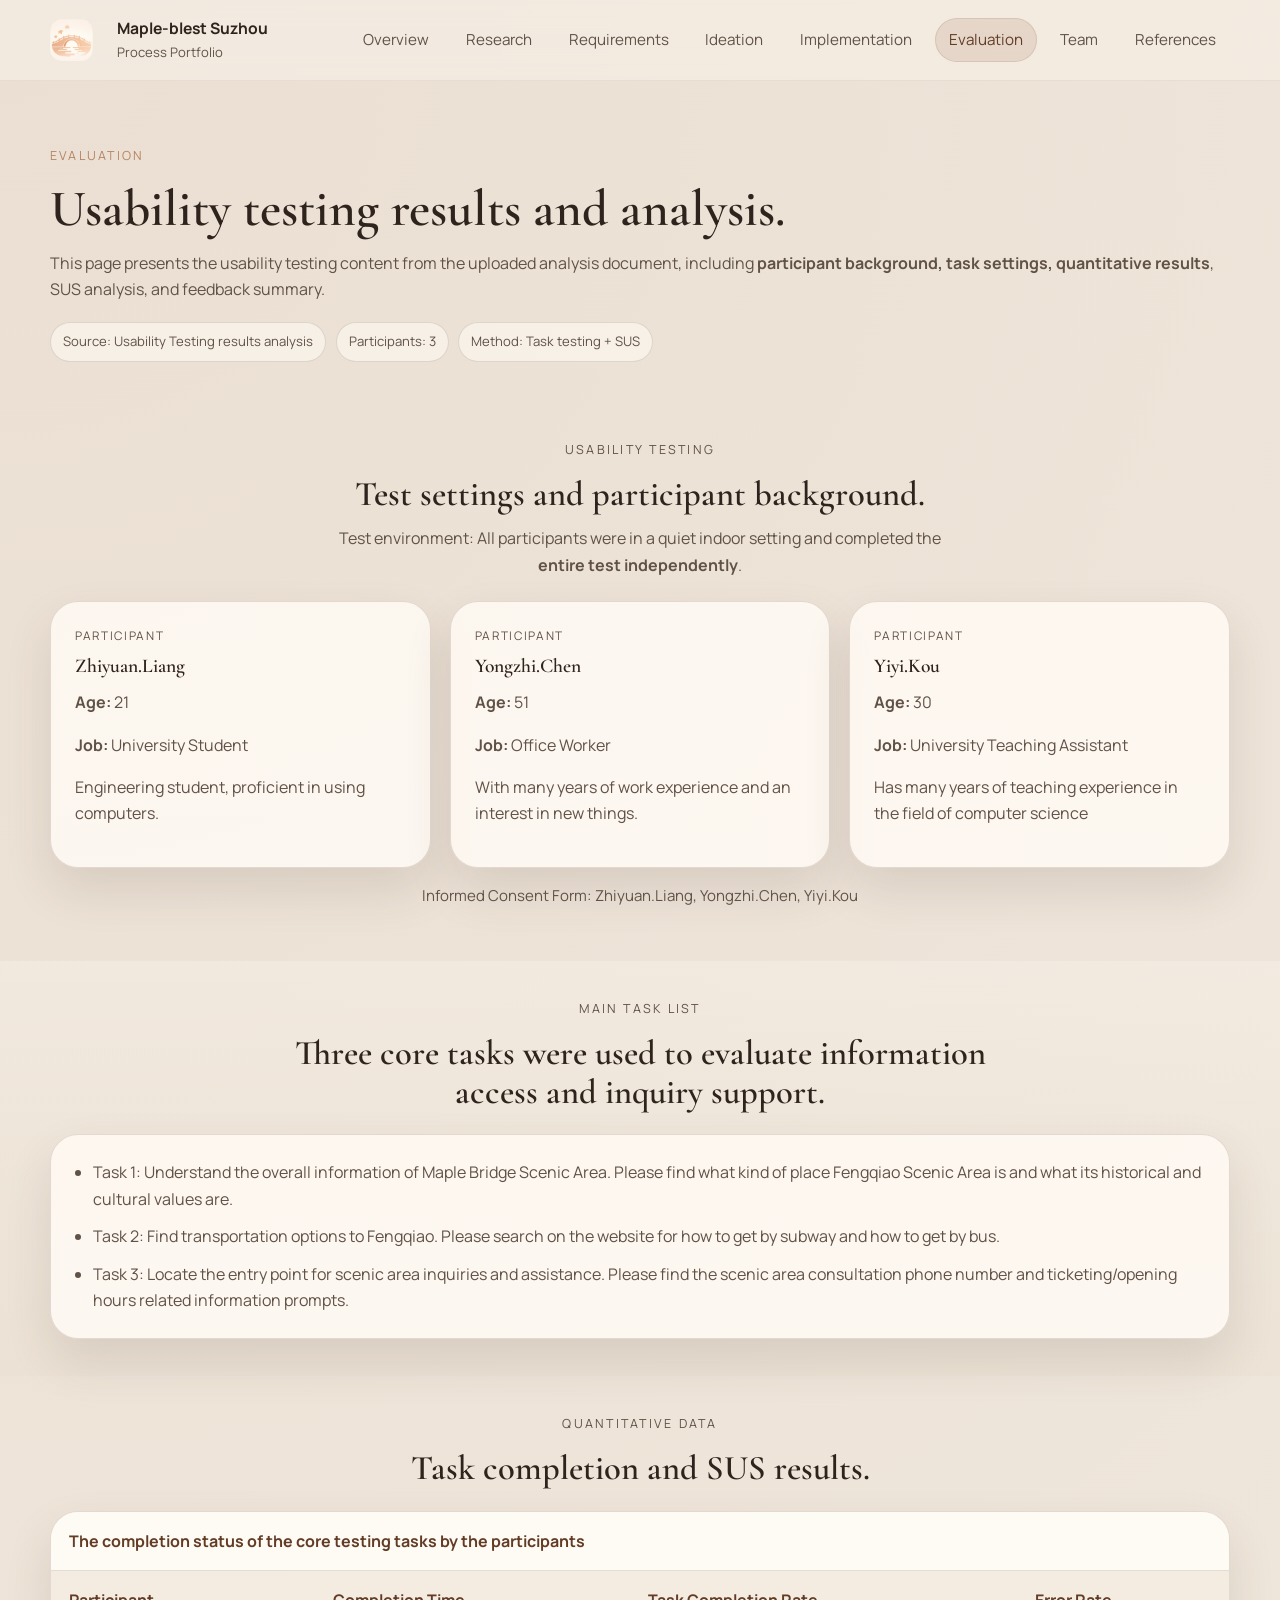
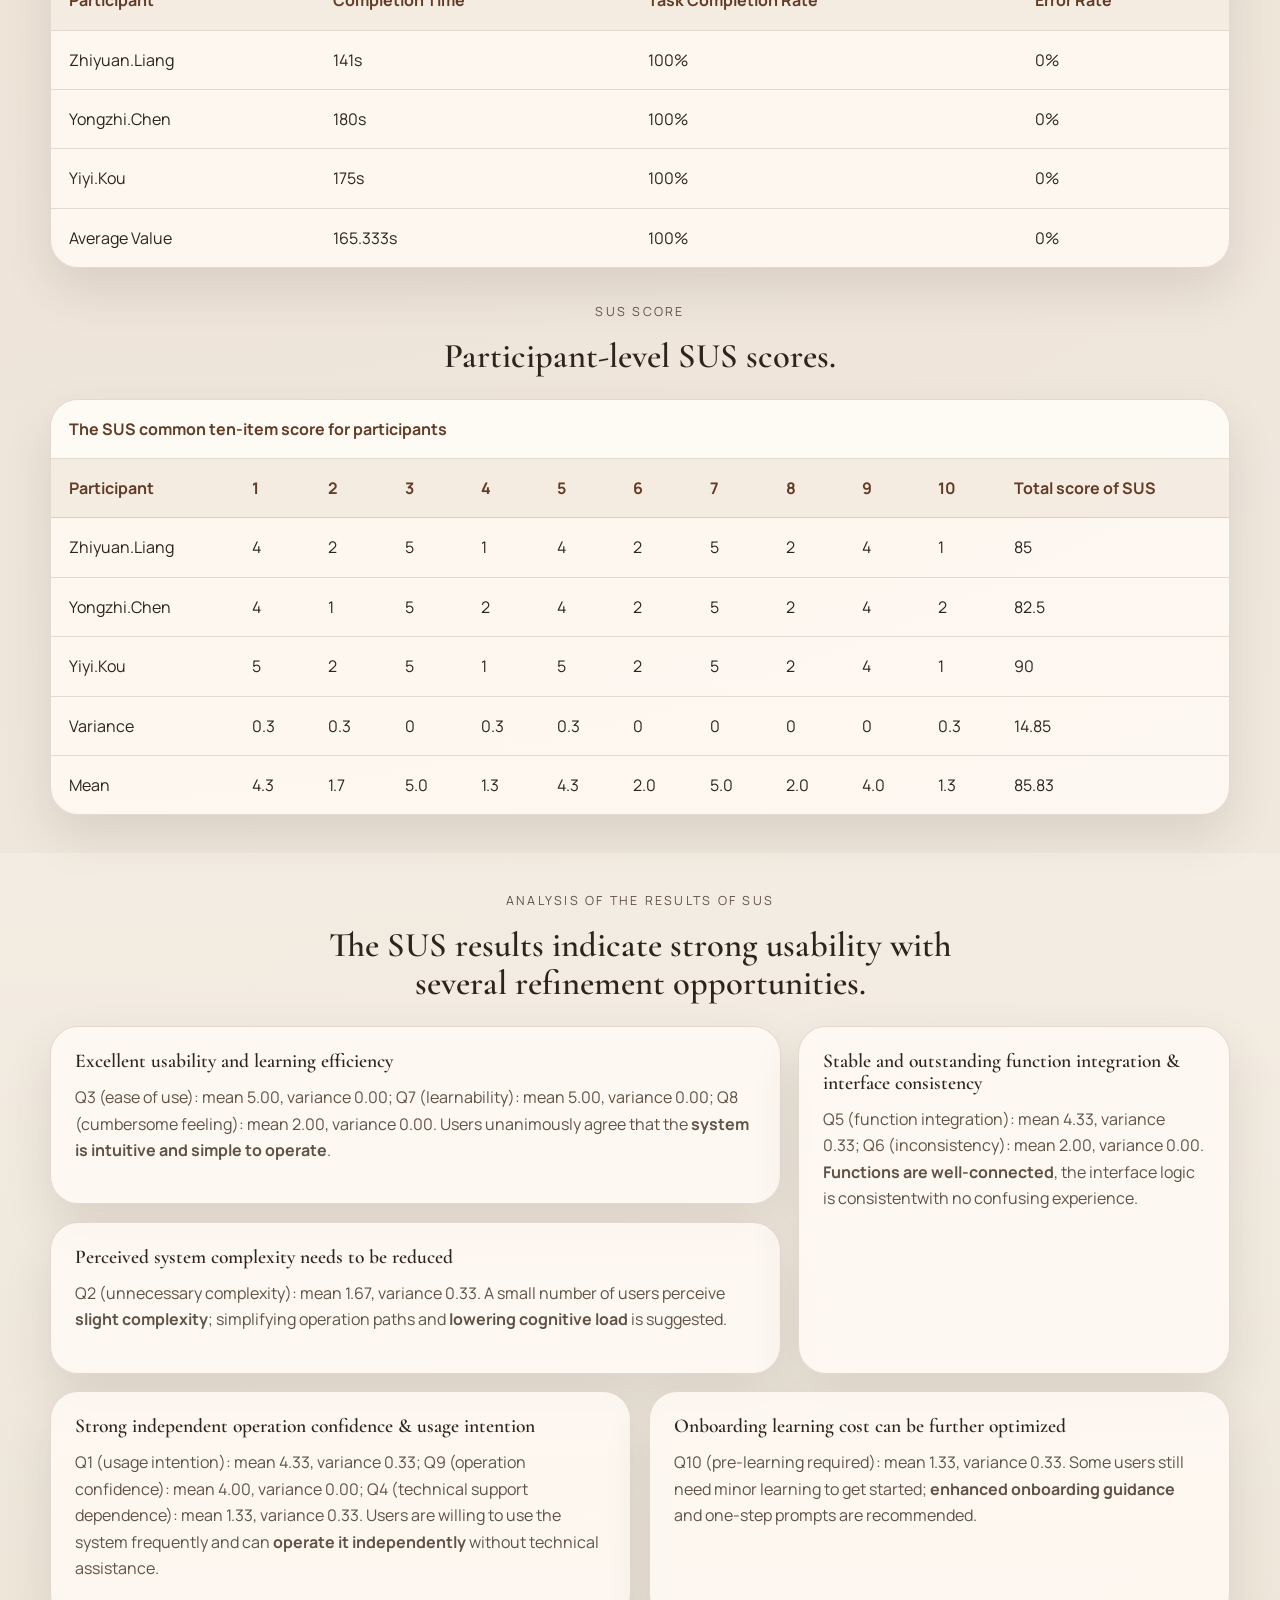
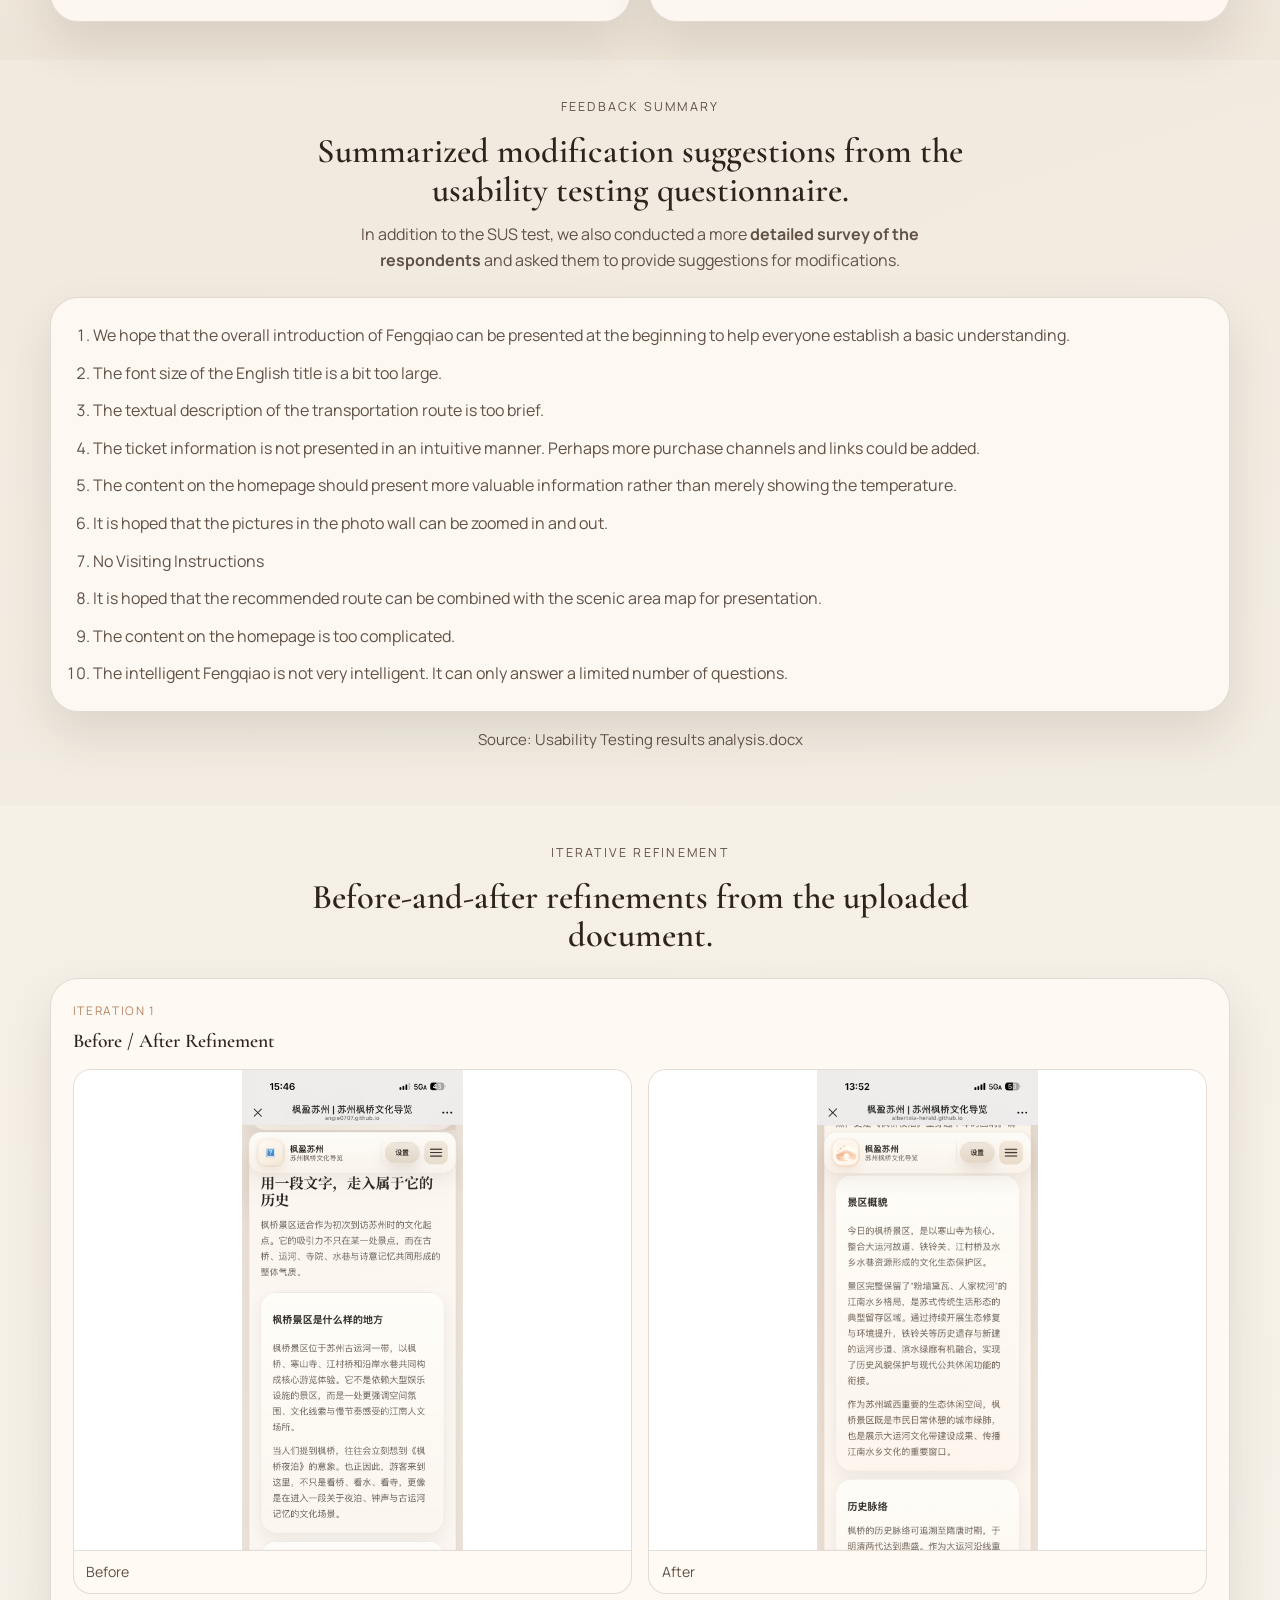
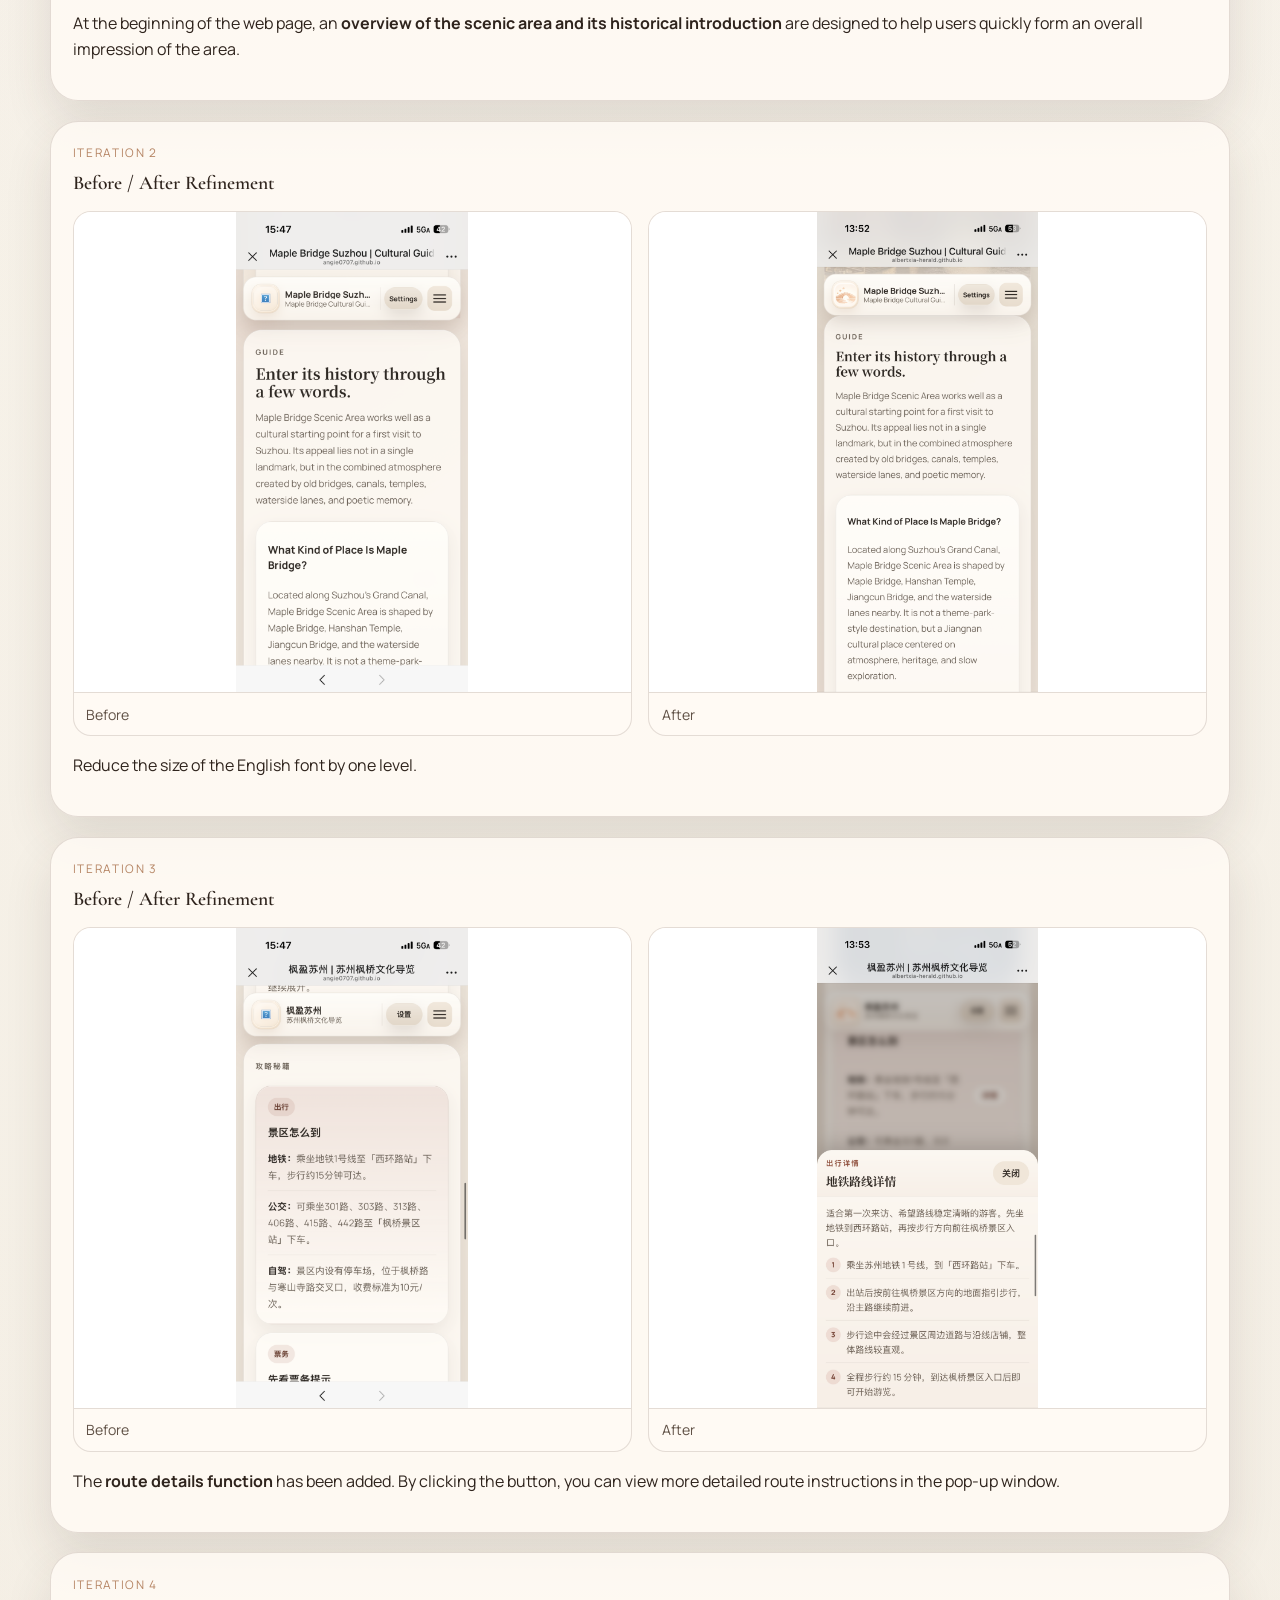
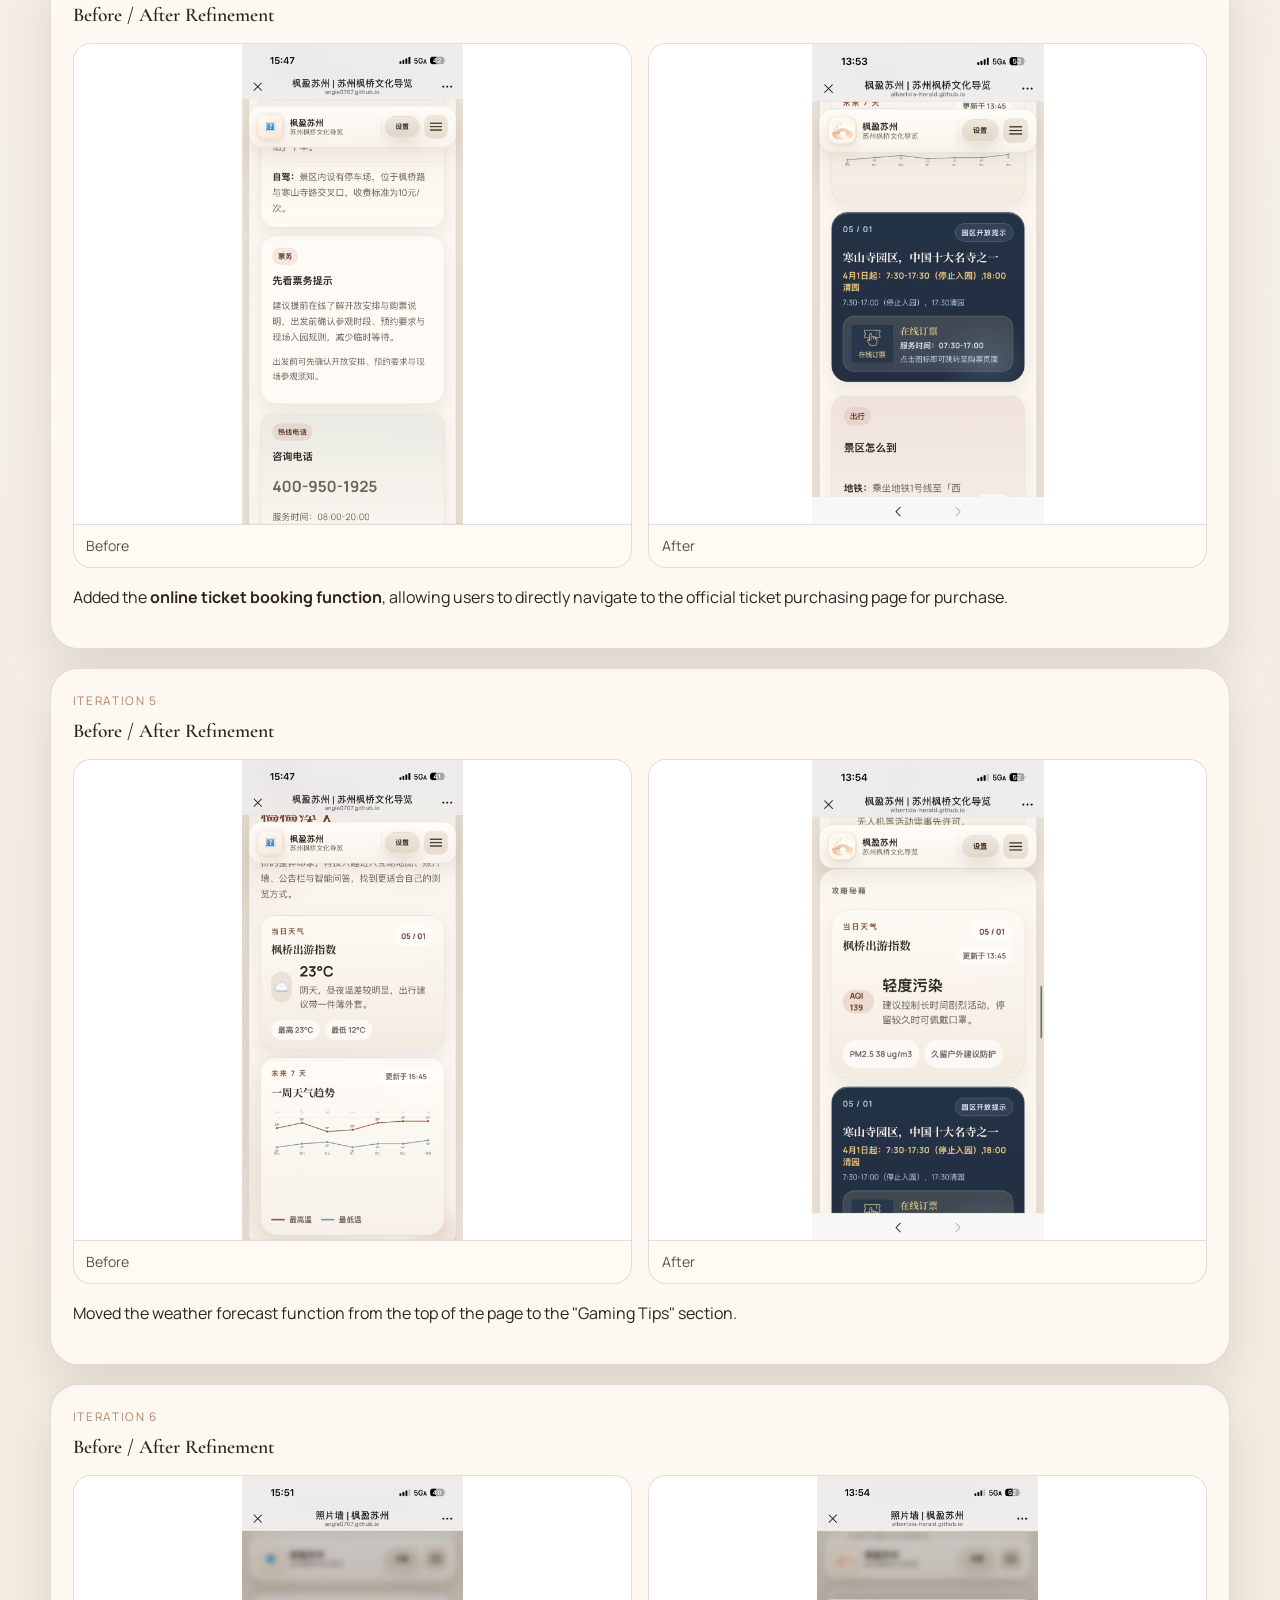
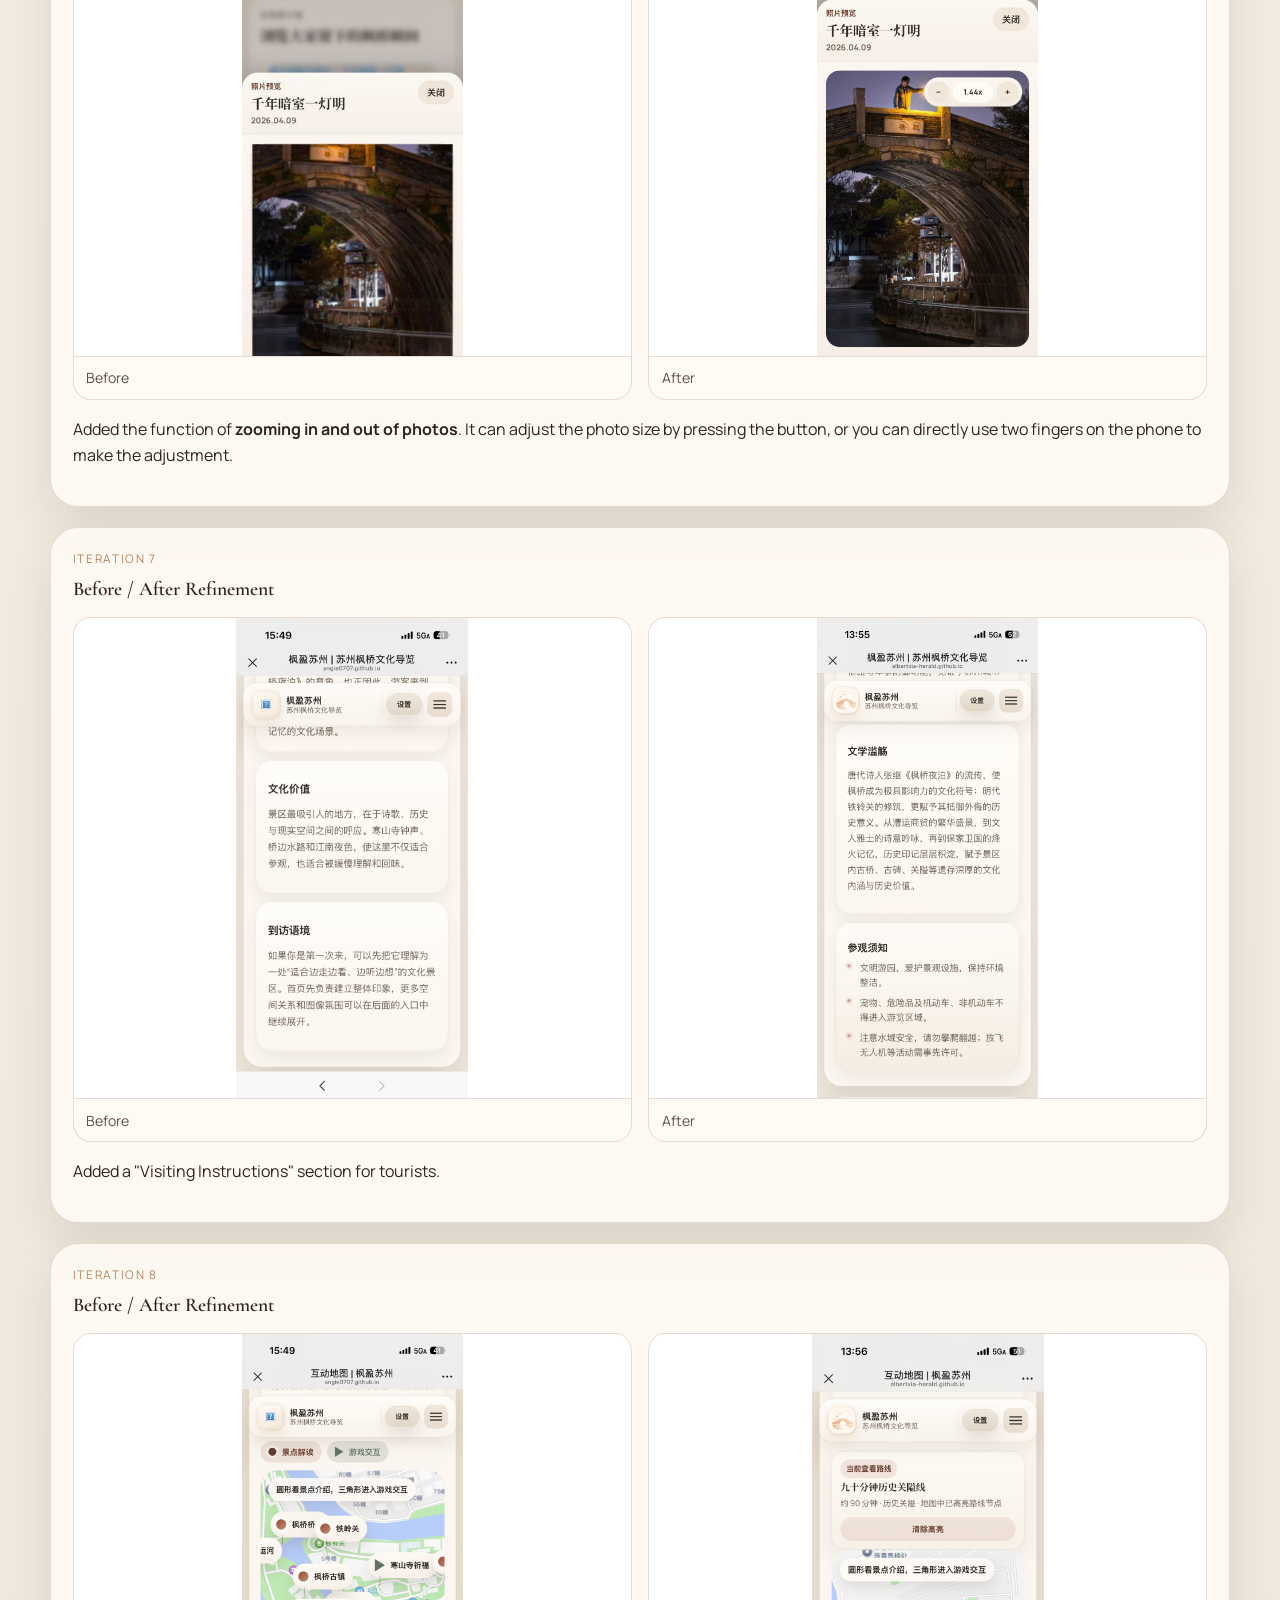
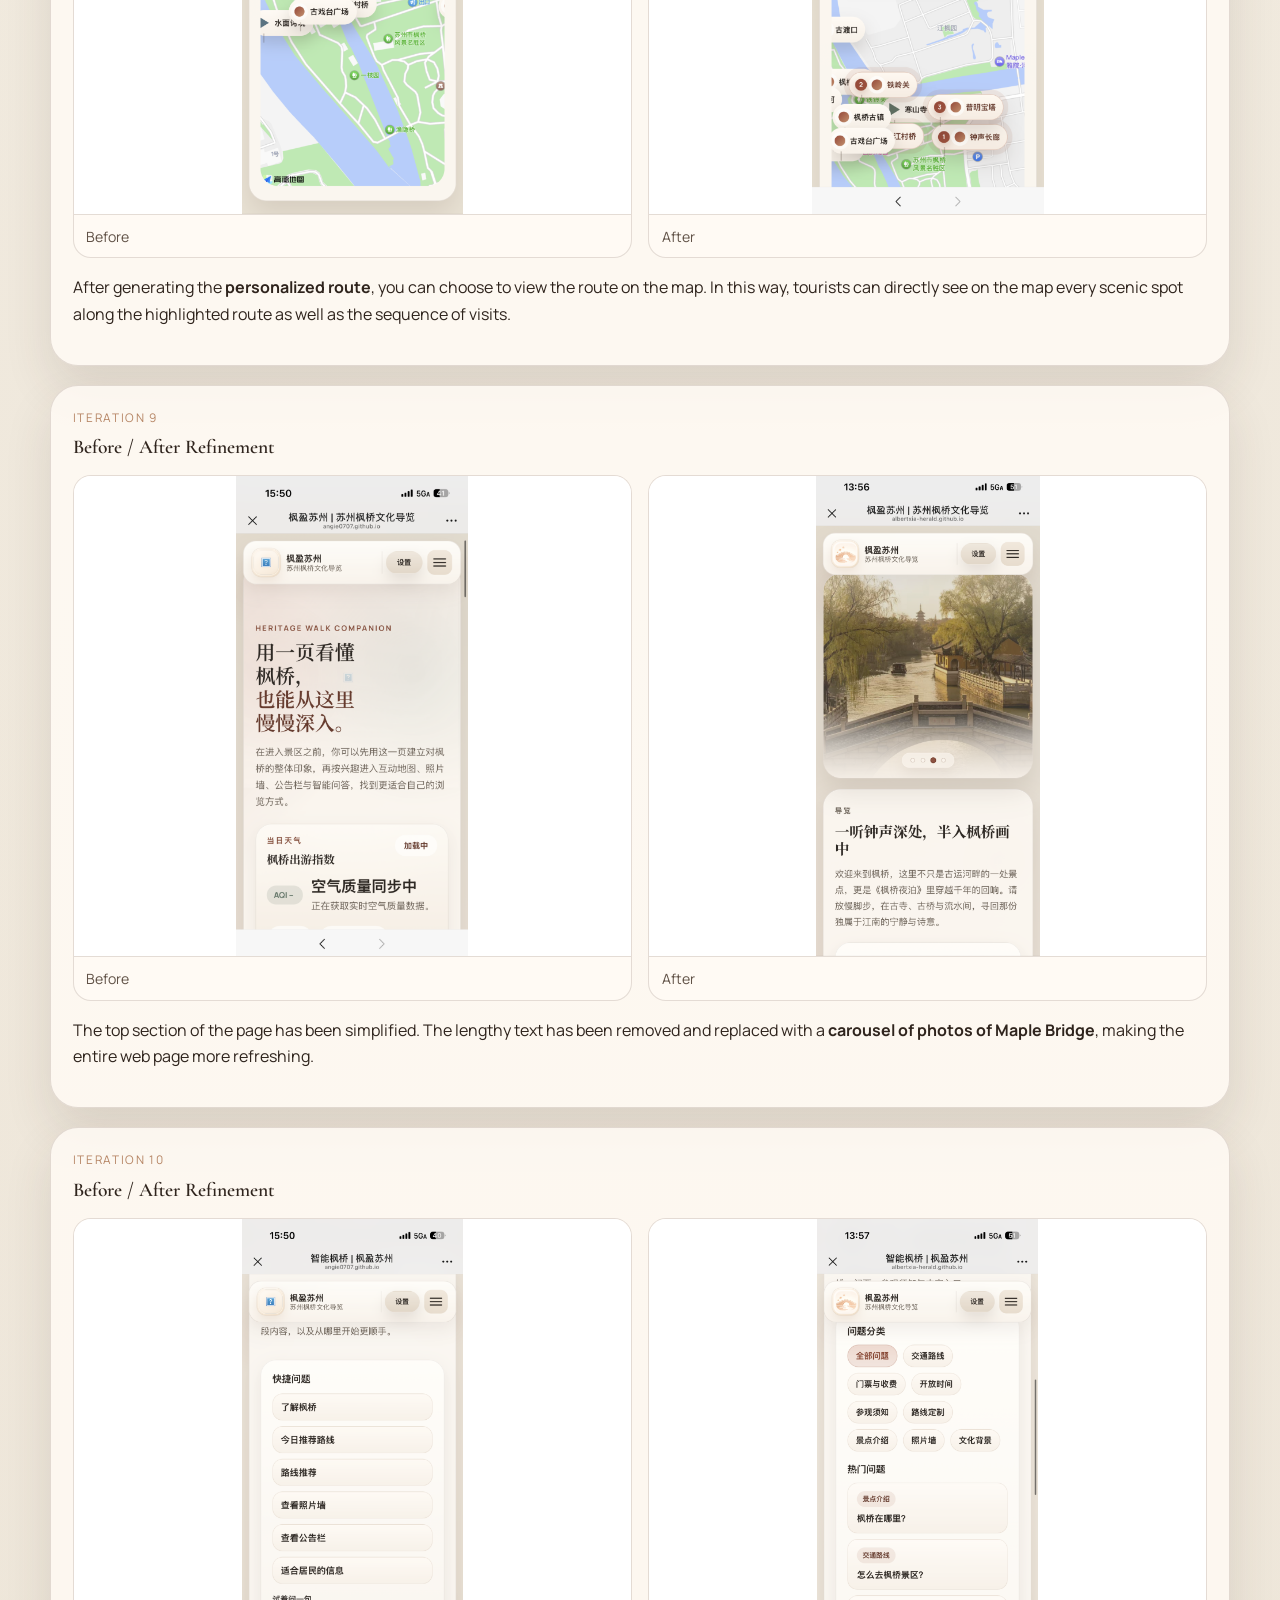
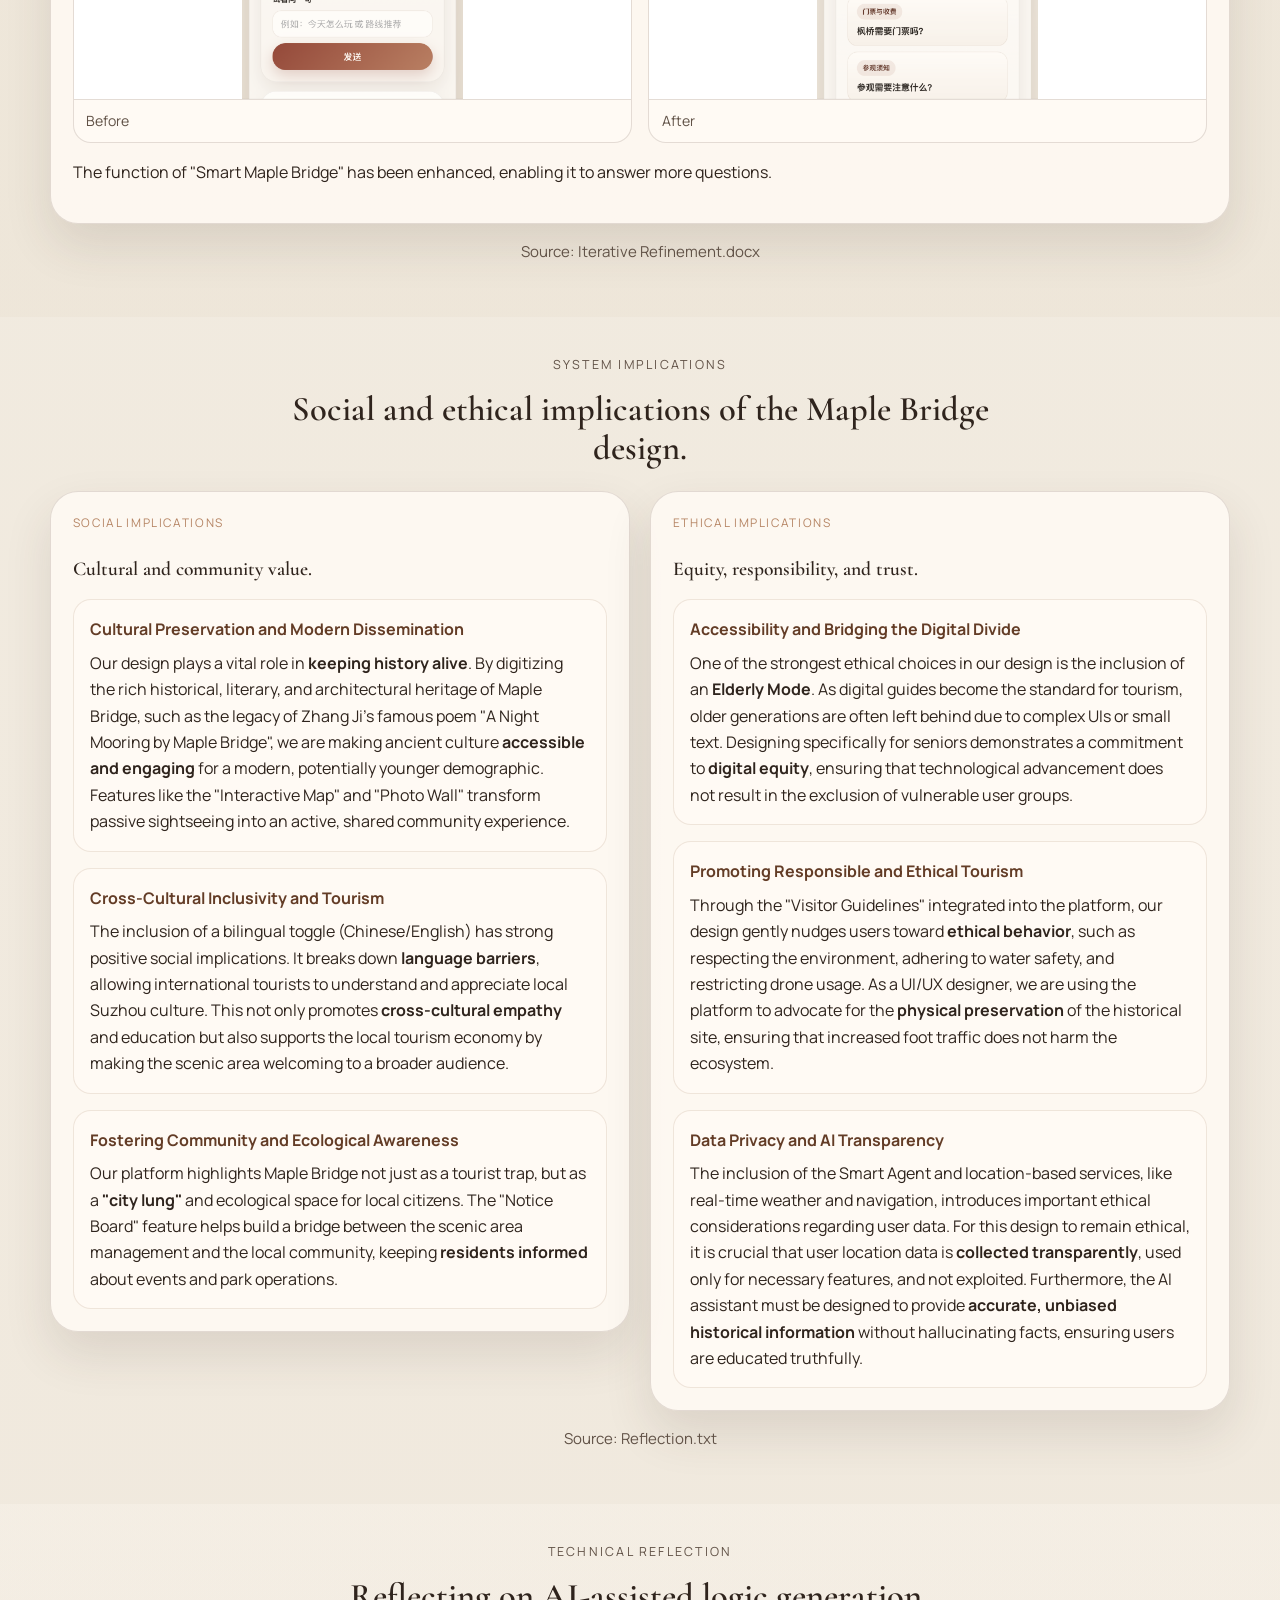
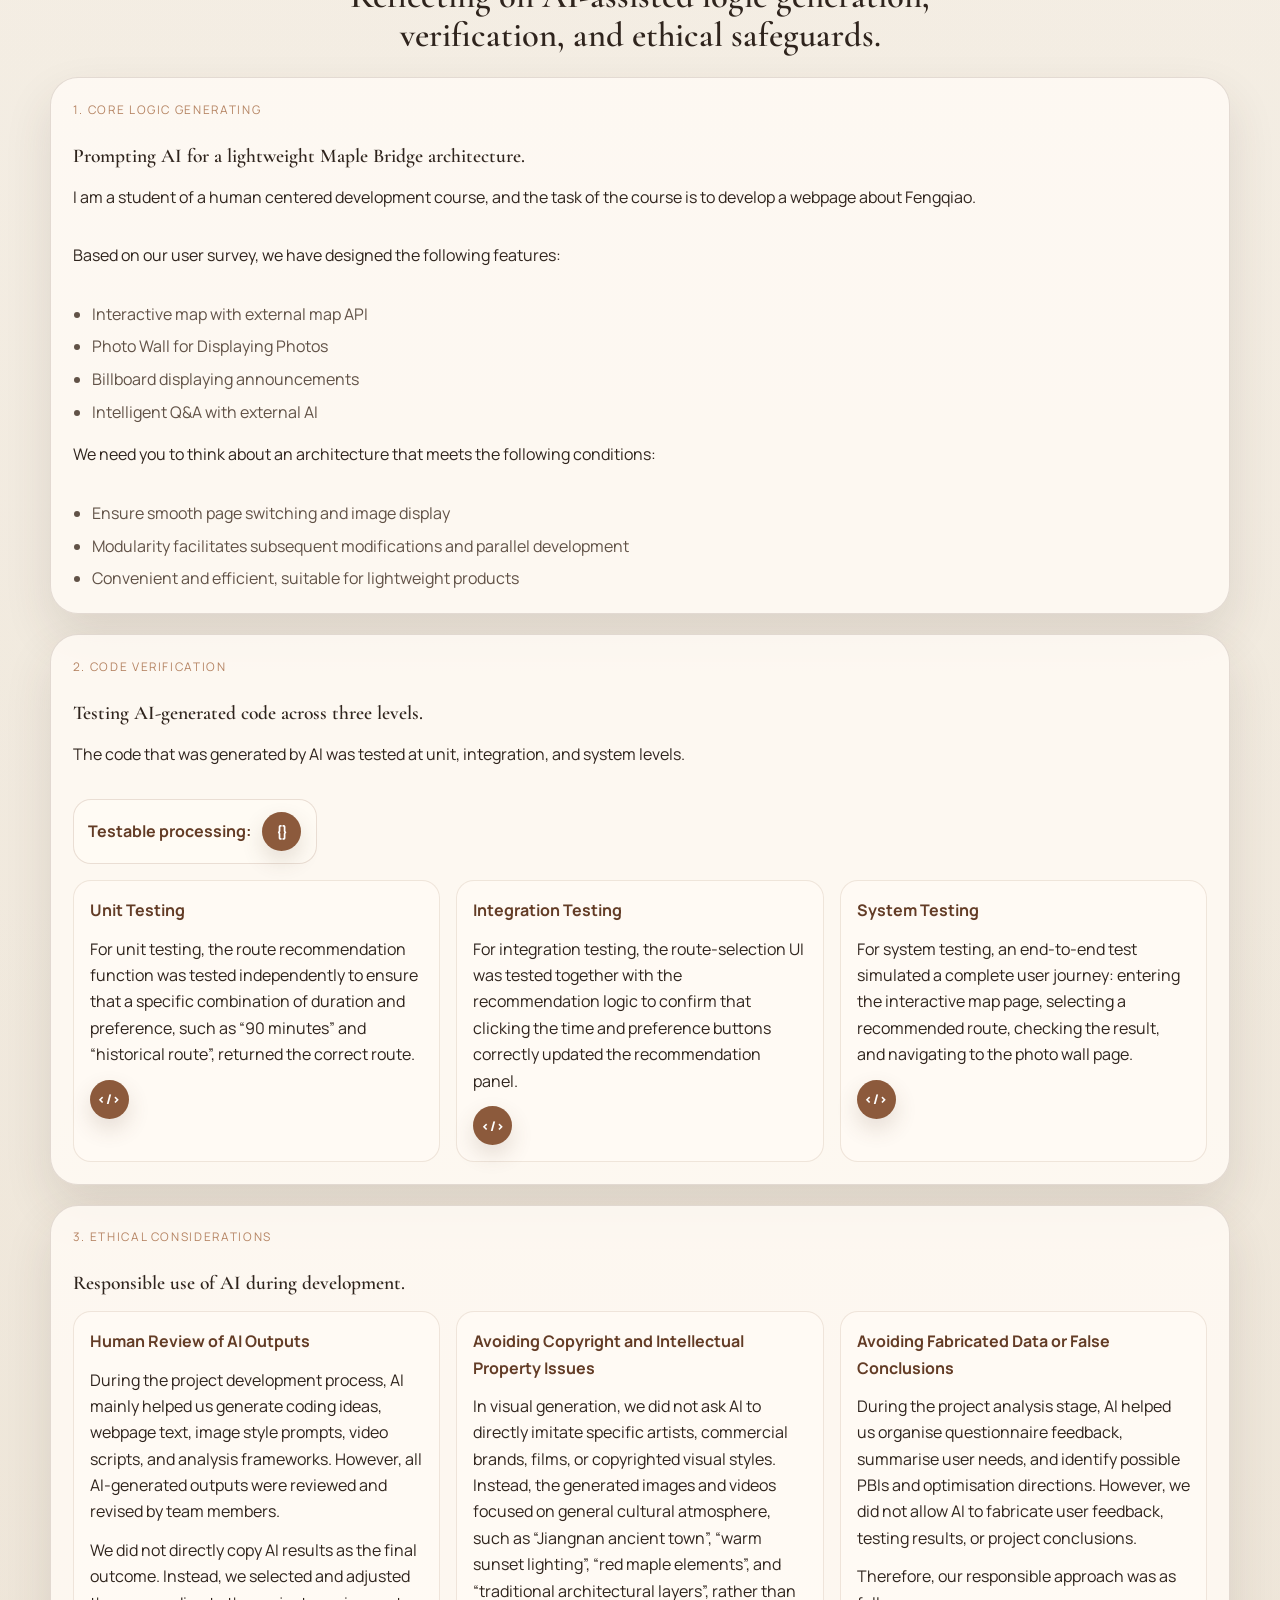
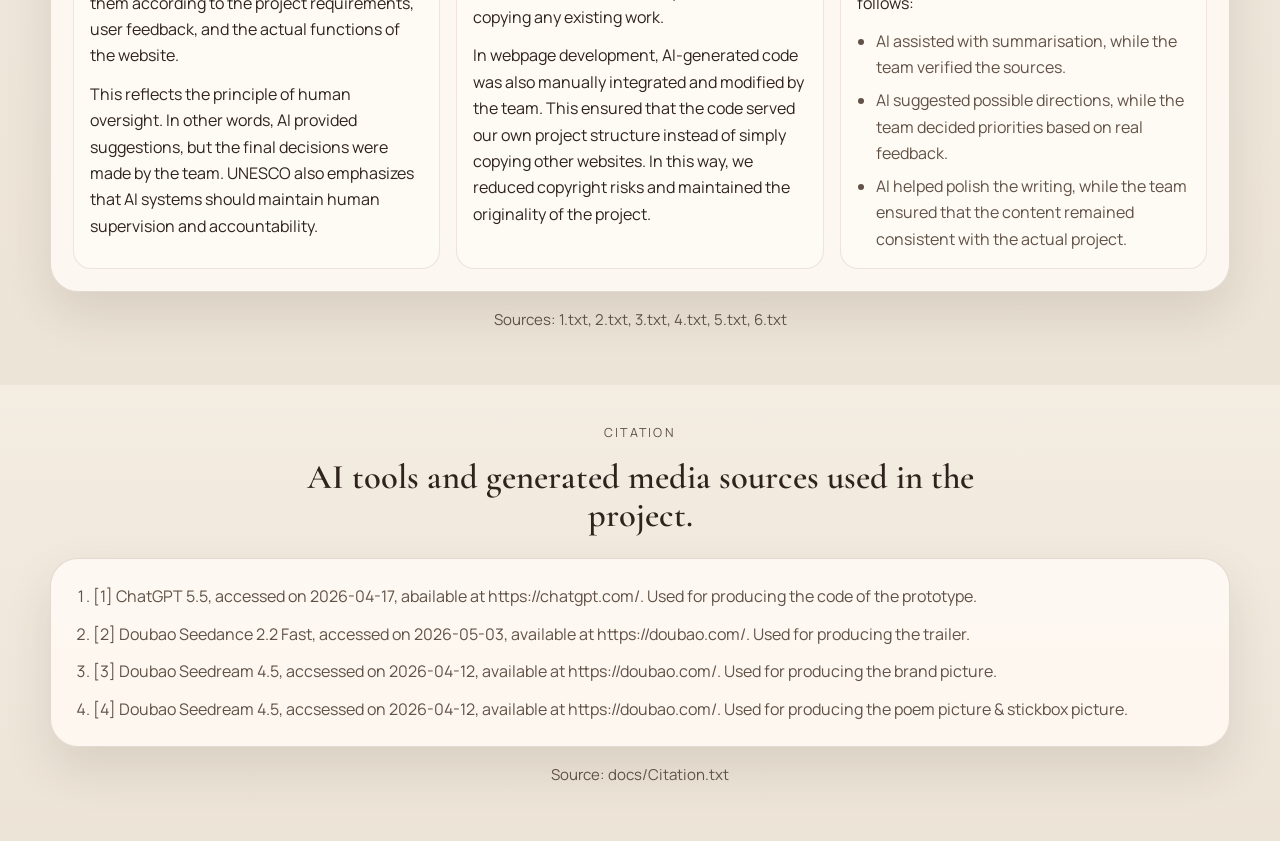
==== commit ad267f30: "final_version1.0: update portfolio website files" ====
--- a/evaluation.html
+++ b/evaluation.html
@@ -33,7 +33,7 @@
 <section class="section section-alt"><div class="container"><div class="section-heading"><p class="eyebrow">Iterative Refinement</p><h2>Before-and-after refinements from the uploaded document.</h2></div><div class="iteration-grid"><article class="iteration-card"><div class="iteration-card-head"><p class="card-kicker">Iteration 1</p><h3>Before / After Refinement</h3></div><div class="iteration-images"><figure><img alt="Iteration 1 before screenshot" loading="lazy" src="assets/images/iterative-refinement/row-01-before-1.png"/><figcaption>Before</figcaption></figure><figure><img alt="Iteration 1 after screenshot" loading="lazy" src="assets/images/iterative-refinement/row-01-after-1.png"/><figcaption>After</figcaption></figure></div><p>At the beginning of the web page, an <strong>overview of the scenic area and its historical introduction</strong> are designed to help users quickly form an overall impression of the area.</p></article><article class="iteration-card"><div class="iteration-card-head"><p class="card-kicker">Iteration 2</p><h3>Before / After Refinement</h3></div><div class="iteration-images"><figure><img alt="Iteration 2 before screenshot" loading="lazy" src="assets/images/iterative-refinement/row-02-before-1.png"/><figcaption>Before</figcaption></figure><figure><img alt="Iteration 2 after screenshot" loading="lazy" src="assets/images/iterative-refinement/row-02-after-1.png"/><figcaption>After</figcaption></figure></div><p>Reduce the size of the English font by one level.</p></article><article class="iteration-card"><div class="iteration-card-head"><p class="card-kicker">Iteration 3</p><h3>Before / After Refinement</h3></div><div class="iteration-images"><figure><img alt="Iteration 3 before screenshot" loading="lazy" src="assets/images/iterative-refinement/row-03-before-1.png"/><figcaption>Before</figcaption></figure><figure><img alt="Iteration 3 after screenshot" loading="lazy" src="assets/images/iterative-refinement/row-03-after-1.png"/><figcaption>After</figcaption></figure></div><p>The <strong>route details function</strong> has been added. By clicking the button, you can view more detailed route instructions in the pop-up window.</p></article><article class="iteration-card"><div class="iteration-card-head"><p class="card-kicker">Iteration 4</p><h3>Before / After Refinement</h3></div><div class="iteration-images"><figure><img alt="Iteration 4 before screenshot" loading="lazy" src="assets/images/iterative-refinement/row-04-before-1.png"/><figcaption>Before</figcaption></figure><figure><img alt="Iteration 4 after screenshot" loading="lazy" src="assets/images/iterative-refinement/row-04-after-1.png"/><figcaption>After</figcaption></figure></div><p>Added the <strong>online ticket booking function</strong>, allowing users to directly navigate to the official ticket purchasing page for purchase.</p></article><article class="iteration-card"><div class="iteration-card-head"><p class="card-kicker">Iteration 5</p><h3>Before / After Refinement</h3></div><div class="iteration-images"><figure><img alt="Iteration 5 before screenshot" loading="lazy" src="assets/images/iterative-refinement/row-05-before-1.png"/><figcaption>Before</figcaption></figure><figure><img alt="Iteration 5 after screenshot" loading="lazy" src="assets/images/iterative-refinement/row-05-after-1.png"/><figcaption>After</figcaption></figure></div><p>Moved the weather forecast function from the top of the page to the "Gaming Tips" section.</p></article><article class="iteration-card"><div class="iteration-card-head"><p class="card-kicker">Iteration 6</p><h3>Before / After Refinement</h3></div><div class="iteration-images"><figure><img alt="Iteration 6 before screenshot" loading="lazy" src="assets/images/iterative-refinement/row-06-before-1.jpg"/><figcaption>Before</figcaption></figure><figure><img alt="Iteration 6 after screenshot" loading="lazy" src="assets/images/iterative-refinement/row-06-after-1.png"/><figcaption>After</figcaption></figure></div><p>Added the function of <strong>zooming in and out of photos</strong>. It can adjust the photo size by pressing the button, or you can directly use two fingers on the phone to make the adjustment.</p></article><article class="iteration-card"><div class="iteration-card-head"><p class="card-kicker">Iteration 7</p><h3>Before / After Refinement</h3></div><div class="iteration-images"><figure><img alt="Iteration 7 before screenshot" loading="lazy" src="assets/images/iterative-refinement/row-07-before-1.png"/><figcaption>Before</figcaption></figure><figure><img alt="Iteration 7 after screenshot" loading="lazy" src="assets/images/iterative-refinement/row-07-after-1.png"/><figcaption>After</figcaption></figure></div><p>Added a "Visiting Instructions" section for tourists.</p></article><article class="iteration-card"><div class="iteration-card-head"><p class="card-kicker">Iteration 8</p><h3>Before / After Refinement</h3></div><div class="iteration-images"><figure><img alt="Iteration 8 before screenshot" loading="lazy" src="assets/images/iterative-refinement/row-08-before-1.png"/><figcaption>Before</figcaption></figure><figure><img alt="Iteration 8 after screenshot" loading="lazy" src="assets/images/iterative-refinement/row-08-after-1.png"/><figcaption>After</figcaption></figure></div><p>After generating the <strong>personalized route</strong>, you can choose to view the route on the map. In this way, tourists can directly see on the map every scenic spot along the highlighted route as well as the sequence of visits.</p></article><article class="iteration-card"><div class="iteration-card-head"><p class="card-kicker">Iteration 9</p><h3>Before / After Refinement</h3></div><div class="iteration-images"><figure><img alt="Iteration 9 before screenshot" loading="lazy" src="assets/images/iterative-refinement/row-09-before-1.png"/><figcaption>Before</figcaption></figure><figure><img alt="Iteration 9 after screenshot" loading="lazy" src="assets/images/iterative-refinement/row-09-after-1.png"/><figcaption>After</figcaption></figure></div><p>The top section of the page has been simplified. The lengthy text has been removed and replaced with a <strong>carousel of photos of Maple Bridge</strong>, making the entire web page more refreshing.</p></article><article class="iteration-card"><div class="iteration-card-head"><p class="card-kicker">Iteration 10</p><h3>Before / After Refinement</h3></div><div class="iteration-images"><figure><img alt="Iteration 10 before screenshot" loading="lazy" src="assets/images/iterative-refinement/row-10-before-1.png"/><figcaption>Before</figcaption></figure><figure><img alt="Iteration 10 after screenshot" loading="lazy" src="assets/images/iterative-refinement/row-10-after-1.png"/><figcaption>After</figcaption></figure></div><p>The function of "Smart Maple Bridge" has been enhanced, enabling it to answer more questions.</p></article></div><p class="source-note centered-note">Source: Iterative Refinement.docx</p></div></section>
 <section class="section"><div class="container"><div class="section-heading"><p class="eyebrow">System Implications</p><h2>Social and ethical implications of the Maple Bridge design.</h2></div><div class="reflection-grid"><article class="reflection-group"><p class="card-kicker">Social Implications</p><h3>Cultural and community value.</h3><div class="reflection-point"><h4>Cultural Preservation and Modern Dissemination</h4><p>Our design plays a vital role in <strong>keeping history alive</strong>. By digitizing the rich historical, literary, and architectural heritage of Maple Bridge, such as the legacy of Zhang Ji's famous poem "A Night Mooring by Maple Bridge", we are making ancient culture <strong>accessible and engaging</strong> for a modern, potentially younger demographic. Features like the "Interactive Map" and "Photo Wall" transform passive sightseeing into an active, shared community experience.</p></div><div class="reflection-point"><h4>Cross-Cultural Inclusivity and Tourism</h4><p>The inclusion of a bilingual toggle (Chinese/English) has strong positive social implications. It breaks down <strong>language barriers</strong>, allowing international tourists to understand and appreciate local Suzhou culture. This not only promotes <strong>cross-cultural empathy</strong> and education but also supports the local tourism economy by making the scenic area welcoming to a broader audience.</p></div><div class="reflection-point"><h4>Fostering Community and Ecological Awareness</h4><p>Our platform highlights Maple Bridge not just as a tourist trap, but as a <strong>"city lung"</strong> and ecological space for local citizens. The "Notice Board" feature helps build a bridge between the scenic area management and the local community, keeping <strong>residents informed</strong> about events and park operations.</p></div></article><article class="reflection-group"><p class="card-kicker">Ethical Implications</p><h3>Equity, responsibility, and trust.</h3><div class="reflection-point"><h4>Accessibility and Bridging the Digital Divide</h4><p>One of the strongest ethical choices in our design is the inclusion of an <strong>Elderly Mode</strong>. As digital guides become the standard for tourism, older generations are often left behind due to complex UIs or small text. Designing specifically for seniors demonstrates a commitment to <strong>digital equity</strong>, ensuring that technological advancement does not result in the exclusion of vulnerable user groups.</p></div><div class="reflection-point"><h4>Promoting Responsible and Ethical Tourism</h4><p>Through the "Visitor Guidelines" integrated into the platform, our design gently nudges users toward <strong>ethical behavior</strong>, such as respecting the environment, adhering to water safety, and restricting drone usage. As a UI/UX designer, we are using the platform to advocate for the <strong>physical preservation</strong> of the historical site, ensuring that increased foot traffic does not harm the ecosystem.</p></div><div class="reflection-point"><h4>Data Privacy and AI Transparency</h4><p>The inclusion of the Smart Agent and location-based services, like real-time weather and navigation, introduces important ethical considerations regarding user data. For this design to remain ethical, it is crucial that user location data is <strong>collected transparently</strong>, used only for necessary features, and not exploited. Furthermore, the AI assistant must be designed to provide <strong>accurate, unbiased historical information</strong> without hallucinating facts, ensuring users are educated truthfully.</p></div></article></div><p class="source-note centered-note">Source: Reflection.txt</p></div></section>
 
-<section class="section section-alt"><div class="container"><div class="section-heading"><p class="eyebrow">Technical Reflection</p><h2>Reflecting on AI-assisted logic generation, verification, and ethical safeguards.</h2></div><div class="technical-reflection-grid"><article class="technical-reflection-card"><p class="card-kicker">1. Core Logic Generating</p><h3>Prompting AI for a lightweight Maple Bridge architecture.</h3><p>I am a student of a human centered development course, and the task of the course is to develop a webpage about Fengqiao.</p><p>Based on our user survey, we have designed the following features:</p><ul><li>Interactive map with external map API</li><li>Photo Wall for Displaying Photos</li><li>Billboard displaying announcements</li><li>Intelligent Q&amp;A with external AI</li></ul><p>We need you to think about an architecture that meets the following conditions:</p><ul><li>Ensure smooth page switching and image display</li><li>Modularity facilitates subsequent modifications and parallel development</li><li>Convenient and efficient, suitable for lightweight products</li></ul></article><article class="technical-reflection-card"><p class="card-kicker">2. Code Verification</p><h3>Testing AI-generated code across three levels.</h3><p>The code that was generated by AI was tested at unit, integration, and system levels.</p><div class="technical-process-row"><span>Testable processing:</span><button class="evidence-icon-button" type="button" data-text-modal-target="technical-process-evidence" aria-label="Open testable processing evidence">{}</button></div><div class="testing-grid"><article class="testing-card"><h4>Unit Testing</h4><p>For unit testing, the route recommendation function was tested independently to ensure that a specific combination of duration and preference, such as “90 minutes” and “historical route”, returned the correct route.</p><button class="evidence-icon-button" type="button" data-text-modal-target="unit-testing-evidence" aria-label="Open unit testing evidence">&lt;/&gt;</button></article><article class="testing-card"><h4>Integration Testing</h4><p>For integration testing, the route-selection UI was tested together with the recommendation logic to confirm that clicking the time and preference buttons correctly updated the recommendation panel.</p><button class="evidence-icon-button" type="button" data-text-modal-target="integration-testing-evidence" aria-label="Open integration testing evidence">&lt;/&gt;</button></article><article class="testing-card"><h4>System Testing</h4><p>For system testing, an end-to-end test simulated a complete user journey: entering the interactive map page, selecting a recommended route, checking the result, and navigating to the photo wall page.</p><button class="evidence-icon-button" type="button" data-text-modal-target="system-testing-evidence" aria-label="Open system testing evidence">&lt;/&gt;</button></article></div></article><article class="technical-reflection-card"><p class="card-kicker">3. Ethical Considerations</p><h3>Responsible use of AI during development.</h3><div class="testing-grid"><article class="testing-card"><h4>Human responsibility</h4><p>Reviewed and tested AI-generated code manually instead of assuming it was correct.</p></article><article class="testing-card"><h4>Privacy and data protection</h4><p>Avoided sharing sensitive information such as personal data,  API keys, or private files with AI tools.</p></article></div></article></div><p class="source-note centered-note">Sources: 1.txt, 2.txt, 3.txt, 4.txt, 5.txt, 6.txt</p><template id="technical-process-evidence"><h3>Testable Processing Evidence</h3><div class="technical-evidence-gallery"><figure><img alt="Exported testable functions on the window object" src="assets/images/technical-reflection/testable-window-api.png"/><figcaption>Expose route recommendation logic for automated tests.</figcaption></figure><figure><img alt="Testing dependencies installation commands" src="assets/images/technical-reflection/testable-install-commands.png"/><figcaption>Install Jest, jsdom, and Playwright for verification.</figcaption></figure><figure><img alt="Package scripts for unit, integration, and system tests" src="assets/images/technical-reflection/testable-package-scripts.png"/><figcaption>Configure separate scripts for unit, integration, and system testing.</figcaption></figure></div></template><template id="unit-testing-evidence"><h3>Unit Testing Evidence</h3><pre class="code-evidence-block"><code>beforeEach(() =&gt; {
+<section class="section section-alt"><div class="container"><div class="section-heading"><p class="eyebrow">Technical Reflection</p><h2>Reflecting on AI-assisted logic generation, verification, and ethical safeguards.</h2></div><div class="technical-reflection-grid"><article class="technical-reflection-card"><p class="card-kicker">1. Core Logic Generating</p><h3>Prompting AI for a lightweight Maple Bridge architecture.</h3><p>I am a student of a human centered development course, and the task of the course is to develop a webpage about Fengqiao.</p><p>Based on our user survey, we have designed the following features:</p><ul><li>Interactive map with external map API</li><li>Photo Wall for Displaying Photos</li><li>Billboard displaying announcements</li><li>Intelligent Q&amp;A with external AI</li></ul><p>We need you to think about an architecture that meets the following conditions:</p><ul><li>Ensure smooth page switching and image display</li><li>Modularity facilitates subsequent modifications and parallel development</li><li>Convenient and efficient, suitable for lightweight products</li></ul></article><article class="technical-reflection-card"><p class="card-kicker">2. Code Verification</p><h3>Testing AI-generated code across three levels.</h3><p>The code that was generated by AI was tested at unit, integration, and system levels.</p><div class="technical-process-row"><span>Testable processing:</span><button class="evidence-icon-button" type="button" data-text-modal-target="technical-process-evidence" aria-label="Open testable processing evidence">{}</button></div><div class="testing-grid"><article class="testing-card"><h4>Unit Testing</h4><p>For unit testing, the route recommendation function was tested independently to ensure that a specific combination of duration and preference, such as “90 minutes” and “historical route”, returned the correct route.</p><button class="evidence-icon-button" type="button" data-text-modal-target="unit-testing-evidence" aria-label="Open unit testing evidence">&lt;/&gt;</button></article><article class="testing-card"><h4>Integration Testing</h4><p>For integration testing, the route-selection UI was tested together with the recommendation logic to confirm that clicking the time and preference buttons correctly updated the recommendation panel.</p><button class="evidence-icon-button" type="button" data-text-modal-target="integration-testing-evidence" aria-label="Open integration testing evidence">&lt;/&gt;</button></article><article class="testing-card"><h4>System Testing</h4><p>For system testing, an end-to-end test simulated a complete user journey: entering the interactive map page, selecting a recommended route, checking the result, and navigating to the photo wall page.</p><button class="evidence-icon-button" type="button" data-text-modal-target="system-testing-evidence" aria-label="Open system testing evidence">&lt;/&gt;</button></article></div></article><article class="technical-reflection-card"><p class="card-kicker">3. Ethical Considerations</p><h3>Responsible use of AI during development.</h3><div class="testing-grid"><article class="testing-card"><h4>Human Review of AI Outputs</h4><p>During the project development process, AI mainly helped us generate coding ideas, webpage text, image style prompts, video scripts, and analysis frameworks. However, all AI-generated outputs were reviewed and revised by team members.</p><p>We did not directly copy AI results as the final outcome. Instead, we selected and adjusted them according to the project requirements, user feedback, and the actual functions of the website.</p><p>This reflects the principle of human oversight. In other words, AI provided suggestions, but the final decisions were made by the team. UNESCO also emphasizes that AI systems should maintain human supervision and accountability.</p></article><article class="testing-card"><h4>Avoiding Copyright and Intellectual Property Issues</h4><p>In visual generation, we did not ask AI to directly imitate specific artists, commercial brands, films, or copyrighted visual styles. Instead, the generated images and videos focused on general cultural atmosphere, such as “Jiangnan ancient town”, “warm sunset lighting”, “red maple elements”, and “traditional architectural layers”, rather than copying any existing work.</p><p>In webpage development, AI-generated code was also manually integrated and modified by the team. This ensured that the code served our own project structure instead of simply copying other websites. In this way, we reduced copyright risks and maintained the originality of the project.</p></article><article class="testing-card"><h4>Avoiding Fabricated Data or False Conclusions</h4><p>During the project analysis stage, AI helped us organise questionnaire feedback, summarise user needs, and identify possible PBIs and optimisation directions. However, we did not allow AI to fabricate user feedback, testing results, or project conclusions.</p><p>Therefore, our responsible approach was as follows:</p><ul><li>AI assisted with summarisation, while the team verified the sources.</li><li>AI suggested possible directions, while the team decided priorities based on real feedback.</li><li>AI helped polish the writing, while the team ensured that the content remained consistent with the actual project.</li></ul></article></div></article></div><p class="source-note centered-note">Sources: 1.txt, 2.txt, 3.txt, 4.txt, 5.txt, 6.txt</p><template id="technical-process-evidence"><h3>Testable Processing Evidence</h3><div class="technical-evidence-gallery"><figure><img alt="Exported testable functions on the window object" src="assets/images/technical-reflection/testable-window-api.png"/><figcaption>Expose route recommendation logic for automated tests.</figcaption></figure><figure><img alt="Testing dependencies installation commands" src="assets/images/technical-reflection/testable-install-commands.png"/><figcaption>Install Jest, jsdom, and Playwright for verification.</figcaption></figure><figure><img alt="Package scripts for unit, integration, and system tests" src="assets/images/technical-reflection/testable-package-scripts.png"/><figcaption>Configure separate scripts for unit, integration, and system testing.</figcaption></figure></div></template><template id="unit-testing-evidence"><h3>Unit Testing Evidence</h3><pre class="code-evidence-block"><code>beforeEach(() =&gt; {
   document.body.innerHTML = `
     &lt;div id=&quot;amap-container&quot;&gt;&lt;/div&gt;
     &lt;div class=&quot;map-surface&quot;&gt;&lt;/div&gt;
@@ -171,6 +171,7 @@
   await expect(page.locator(&quot;#gallery-grid&quot;)).toBeVisible();
 });</code></pre></template></div></section>
 
+<section class="section section-alt"><div class="container"><div class="section-heading"><p class="eyebrow">Citation</p><h2>AI tools and generated media sources used in the project.</h2></div><article class="requirement-list-card"><ol class="requirement-list"><li>[1] ChatGPT 5.5, accessed on 2026-04-17, abailable at <a href="https://chatgpt.com/">https://chatgpt.com/</a>. Used for producing the code of the prototype.</li><li>[2] Doubao Seedance 2.2 Fast, accessed on 2026-05-03, available at <a href="https://doubao.com/">https://doubao.com/</a>. Used for producing the trailer.</li><li>[3] Doubao Seedream 4.5, accsessed on 2026-04-12, available at <a href="https://doubao.com/">https://doubao.com/</a>. Used for producing the brand picture.</li><li>[4] Doubao Seedream 4.5, accsessed on 2026-04-12, available at <a href="https://doubao.com/">https://doubao.com/</a>. Used for producing the poem picture &amp; stickbox picture.</li></ol></article><p class="source-note centered-note">Source: docs/Citation.txt</p></div></section>
 </main>
 
 </div>
--- a/assets/css/site.css
+++ b/assets/css/site.css
@@ -901,6 +901,12 @@
   font-size: clamp(1.35rem, 1.9vw, 1.85rem);
 }
 
+.timeline-card h3 {
+  font-size: clamp(1.3rem, 1.45vw, 1.65rem);
+  overflow-wrap: anywhere;
+  word-break: normal;
+}
+
 .snapshot-card p:last-child,
 .entry-card p:last-child,
 .resource-card p:last-child,
@@ -910,14 +916,22 @@
 
 .timeline-grid {
   display: grid;
-  grid-template-columns: repeat(5, minmax(0, 1fr));
+  grid-template-columns: repeat(auto-fit, minmax(210px, 1fr));
   gap: 1rem;
   align-items: stretch;
 }
 
 .timeline-card {
   position: relative;
-  overflow: hidden;
+  display: flex;
+  flex-direction: column;
+  min-width: 0;
+  min-height: 15.5rem;
+  overflow: visible;
+}
+
+.timeline-card p {
+  overflow-wrap: break-word;
 }
 
 .timeline-card::before {
@@ -1188,14 +1202,6 @@
   grid-column: 1;
   gap: 1rem;
   padding: 1.25rem;
-}
-
-.architecture-popup-stage {
-  grid-column: 2;
-  min-height: 100%;
-  border: 1px solid rgba(91, 67, 49, 0.08);
-  border-radius: var(--radius-lg);
-  background: rgba(255, 251, 245, 0.18);
 }
 
 .architecture-note {
@@ -1759,10 +1765,6 @@
     width: 100%;
   }
 
-  .architecture-popup-stage {
-    display: none;
-  }
-
   .architecture-detail-panel {
     position: static;
     width: 100%;
